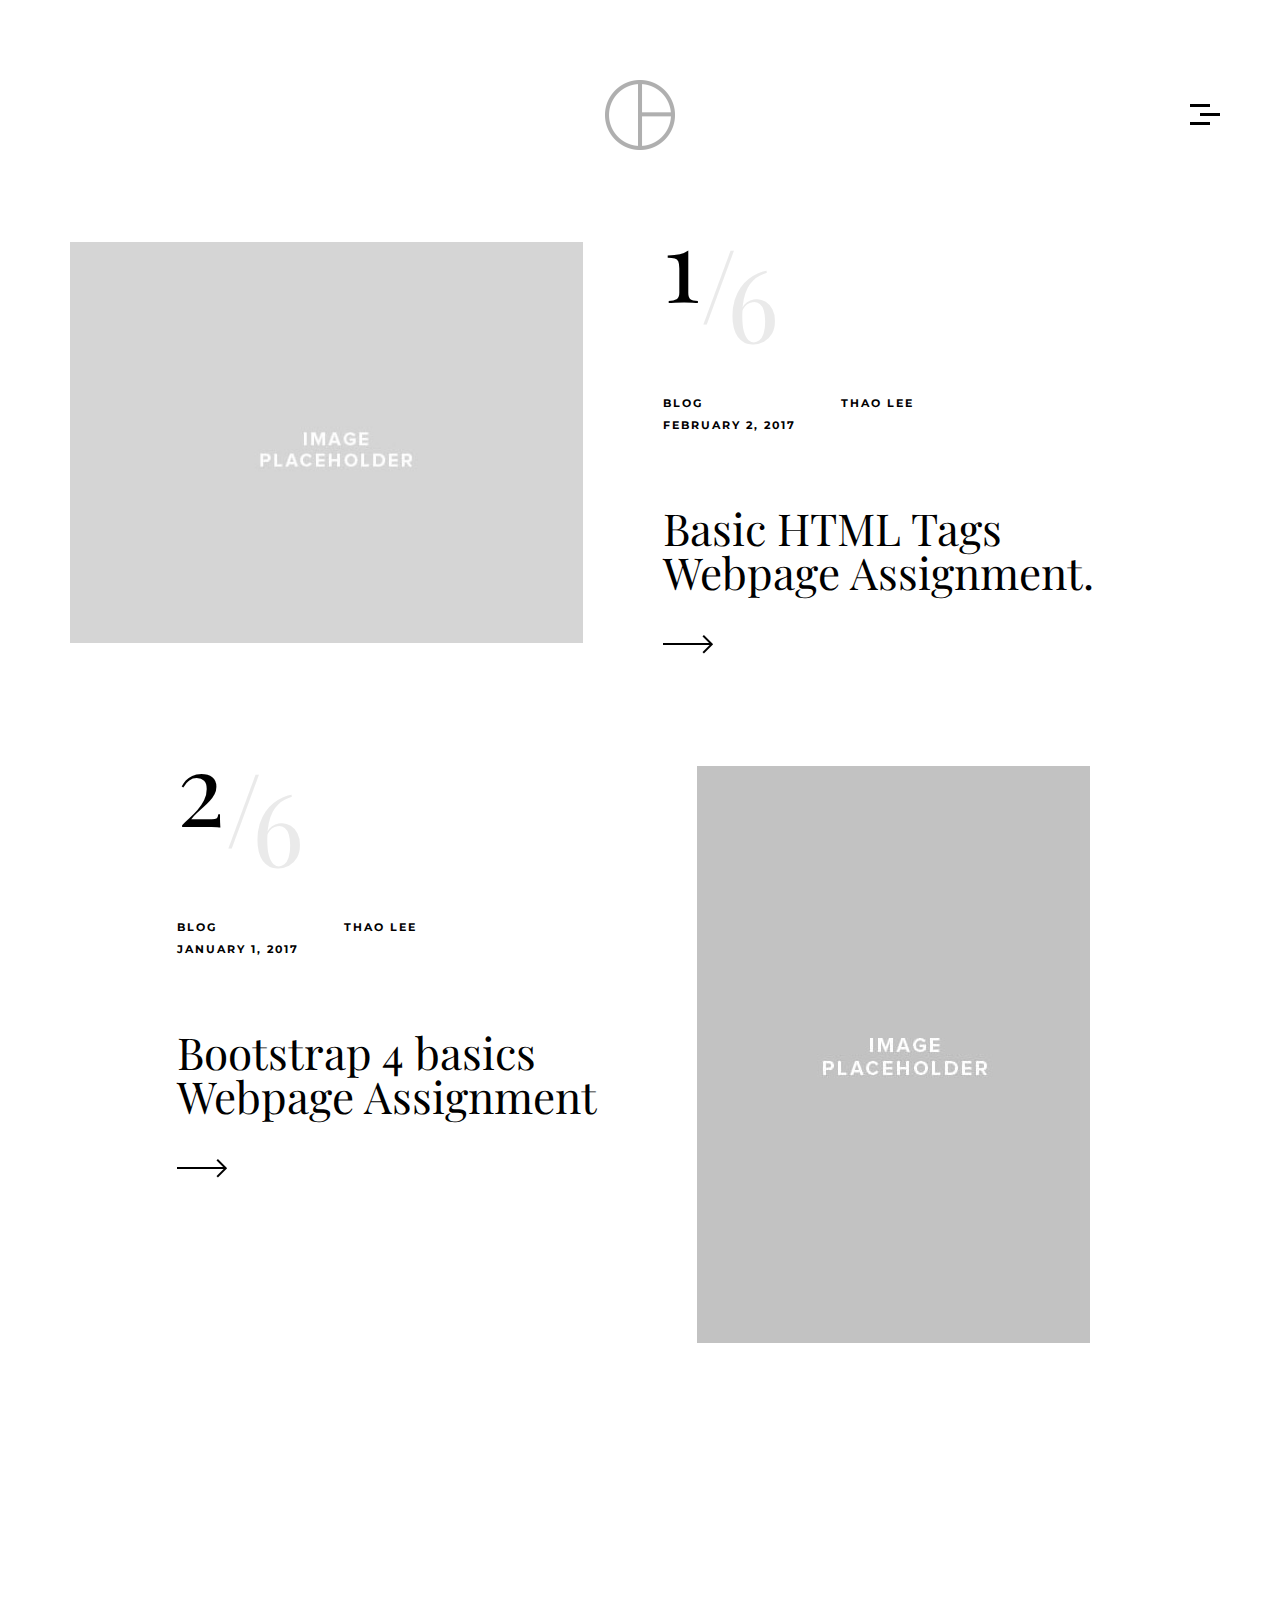
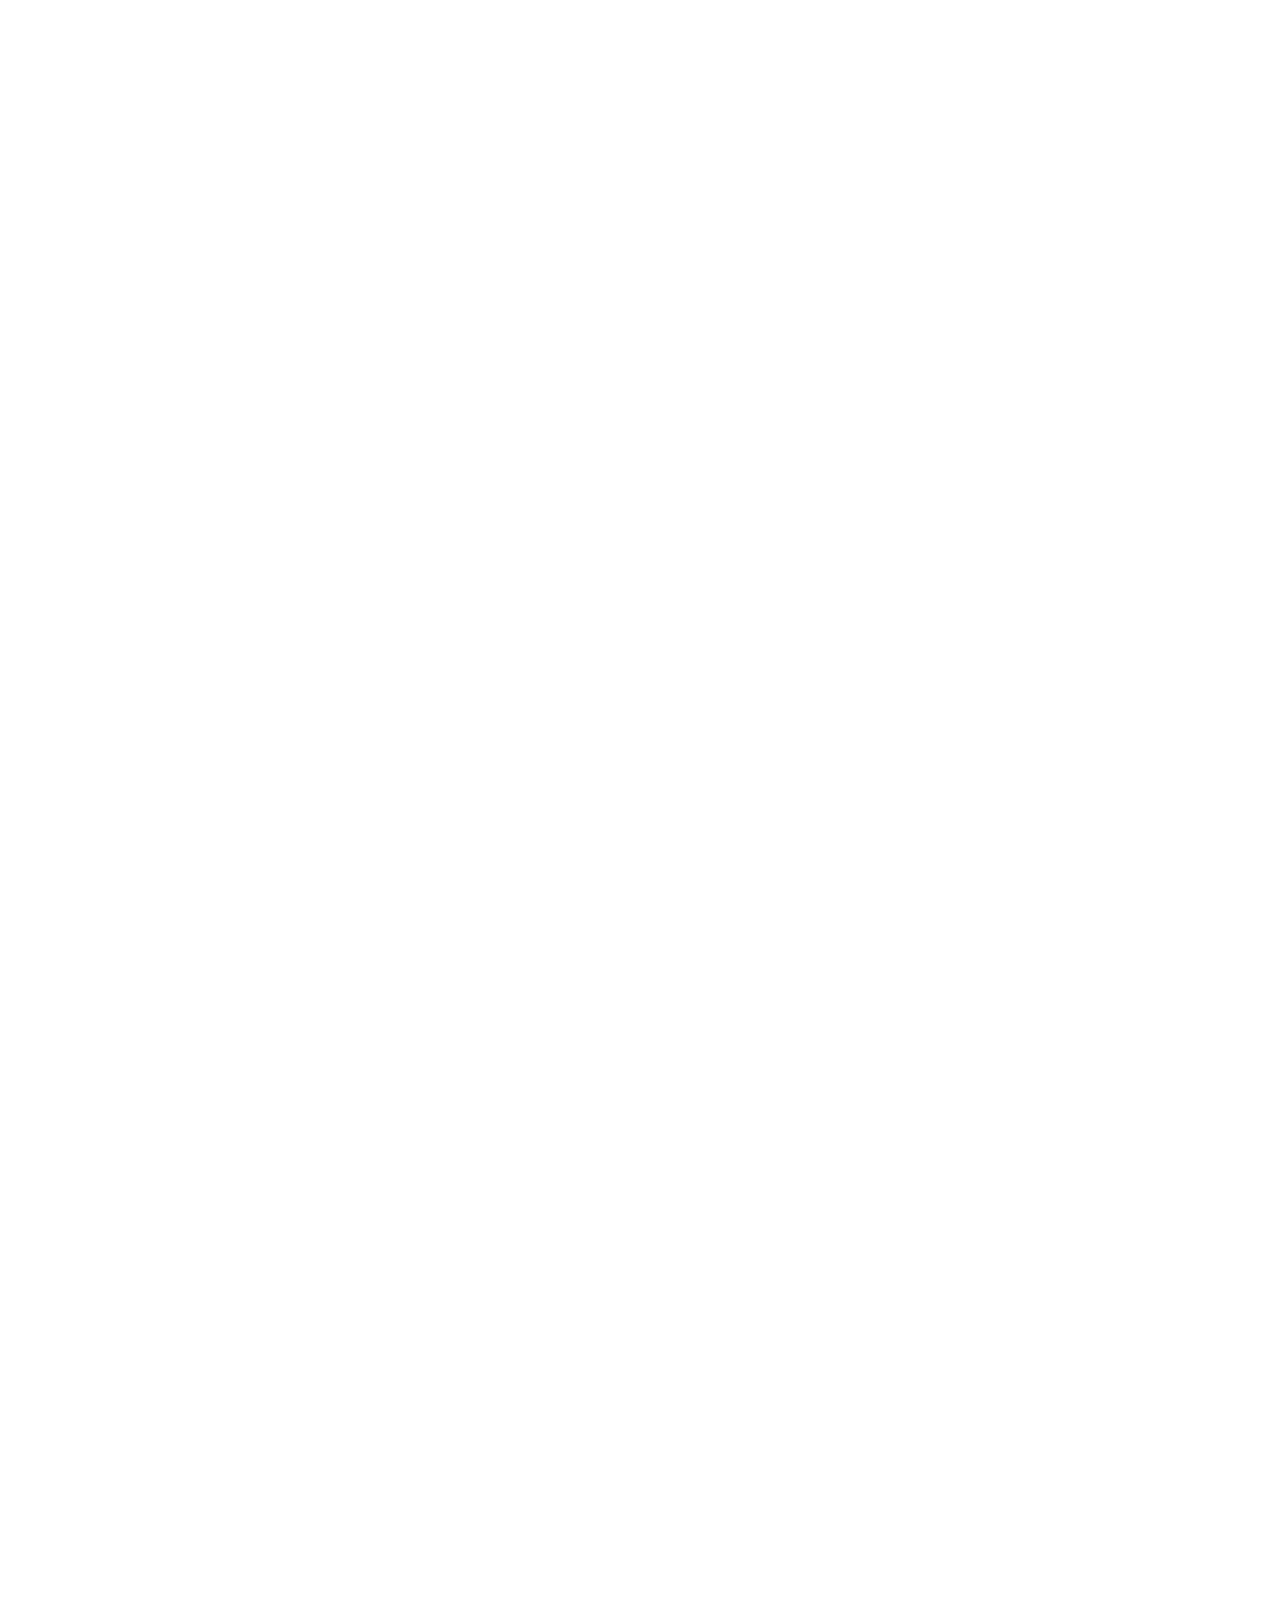
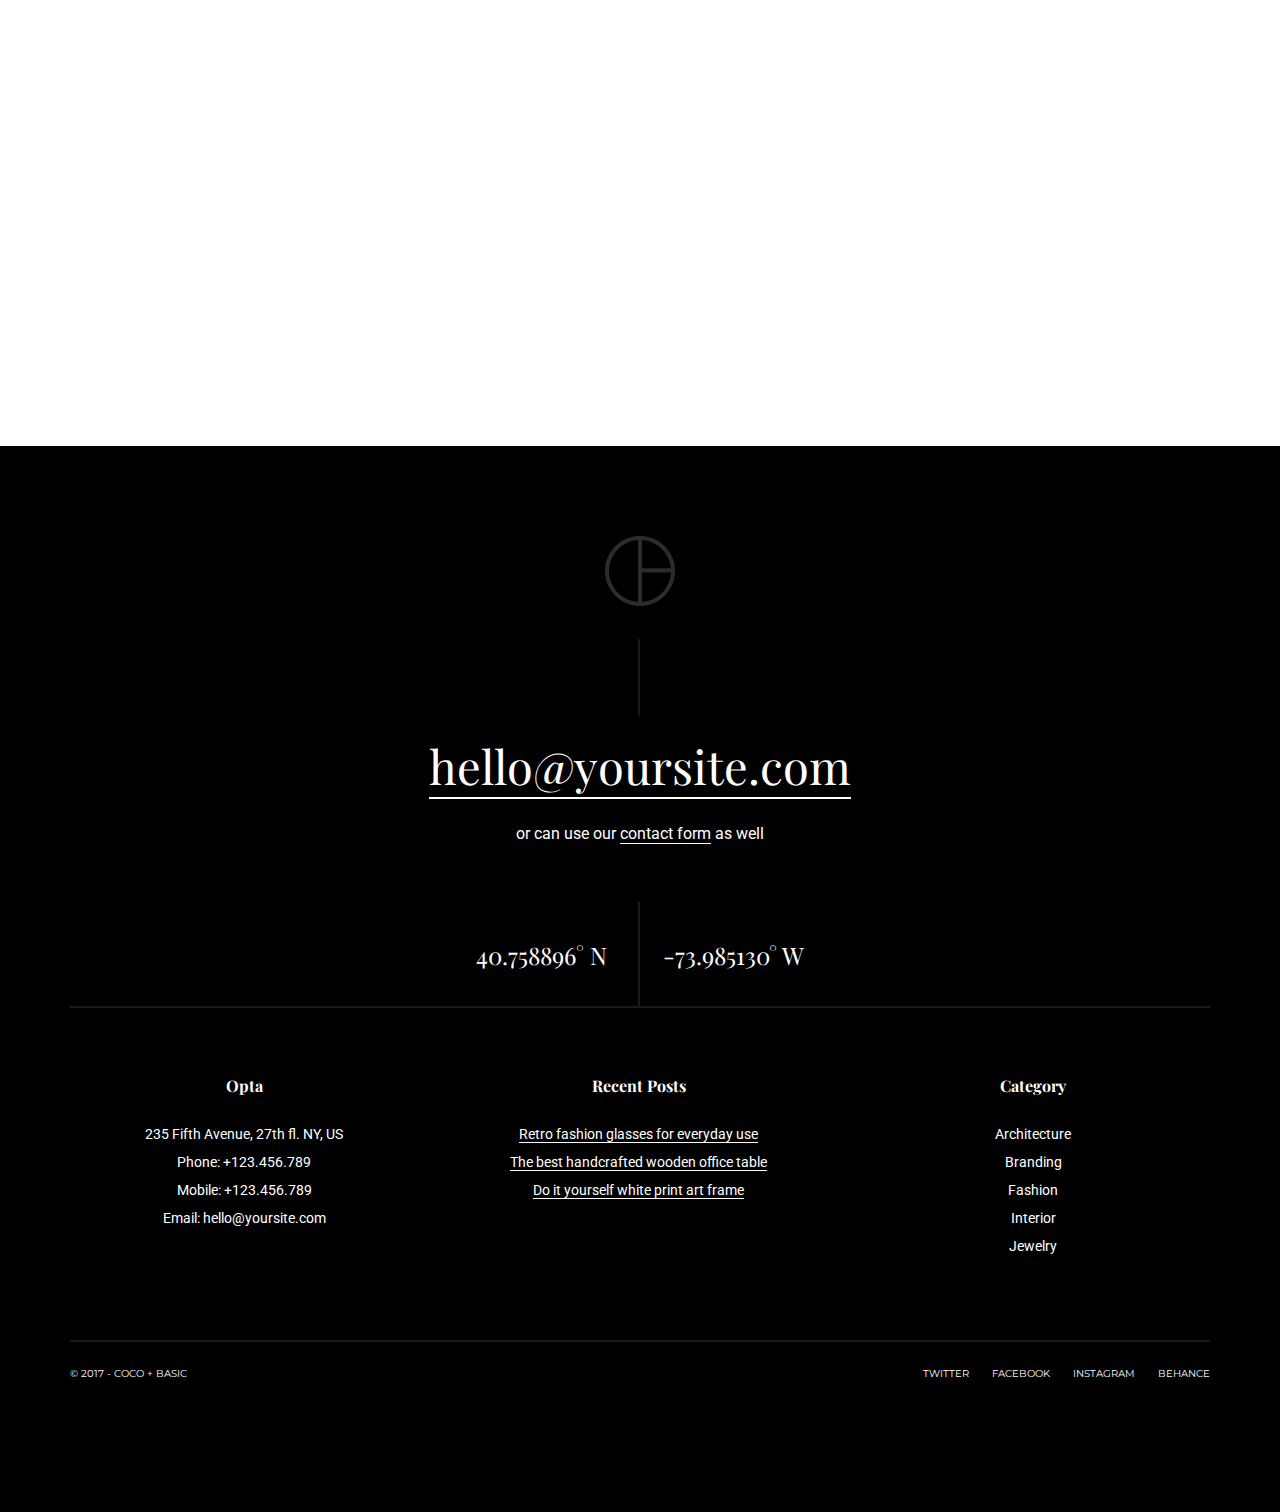
==== index.html @ 1ea716ab "up" ====
<!DOCTYPE HTML>
<html lang="en-US">
    <title>HA140109</title>
    <meta http-equiv="Content-Type" content="text/html; charset=UTF-8">
    <meta name="description" content="Template by CocoBasic" />
    <meta name="keywords" content="HTML, CSS, JavaScript, PHP" />
    <meta name="author" content="CocoBasic" />
    <meta name="viewport" content="width=device-width, initial-scale=1, maximum-scale=1">

    <link rel="shortcut icon" href="images/favicon.ico" />    
    <link href='http://fonts.googleapis.com/css?family=Playfair+Display%7CMontserrat:400,700%7CRoboto:300,300i,400,400i,700,700i' rel='stylesheet' type='text/css'>	

    <link rel="stylesheet" type="text/css" href='css/clear.css' />        
    <link rel="stylesheet" type="text/css" href='css/slick.css' />
    <link rel="stylesheet" type="text/css" href='css/common.css' />
    <link rel="stylesheet" type="text/css" href='css/sm-clean.css' /> 
    <link href="css/style.css" rel="stylesheet">        

    <!--[if lt IE 9]>
            <script src="js/html5.js"></script>            
            <script src="js/respond.min.js"></script>    
    <![endif]-->

</head>
<body class="page">

    <div class="doc-loader"></div>       

    <div class="menu-wraper center-relative">
        <div class="menu-holder">
            <div class="menu-left-part">
                <div class="menu-left-text">
                    Welcome to our online art journey. You can read our <a href="blog.html">thoughts</a> or you can simply <a href="contact.html">write to us</a>                    
                </div>
            </div>
            <div class="menu-right-part">
                <nav id="header-main-menu" class="big-menu">
                    <ul class="main-menu sm sm-clean">
                        <li><a href="index.html">Home</a></li>
                        <li><a href="about.html">About</a></li>
                        <li><a href="blog.html" class="current">Blog</a></li>
                        <li><a href="gallery.html">Gallery</a></li>
                        <li><a href="contact.html">Contact</a></li>
                    </ul>
                    <form role="search" class="search-form">
                        <label>		
                            <input autocomplete="off" type="search" class="search-field" placeholder="Search" value="" name="s" title="Search for:"> 
                        </label>    
                    </form>
                </nav>
                <div class="menu-portfolio-category">
                    <p class="portfolio-category">
                        <a href="#">Architecture</a>
                        <a href="#">Branding</a>
                        <a href="#">Fashion</a>
                        <a href="#">Interior</a>
                        <a href="#">Jewelry</a>
                    </p>
                </div>
            </div>
            <div class="clear"></div>
        </div>
    </div>

    <div class="header-holder center-relative relative content-1140">
        <div class="header-logo center-text">
            <a href="index.html">
                <img src="images/logo_@x2.png" alt="Opta">
            </a>               
        </div>

        <div class="toggle-holder absolute">
            <div id="toggle">
                <div class="first-menu-line"></div>
                <div class="second-menu-line"></div>
                <div class="third-menu-line"></div>
            </div>
        </div>
        <div class="clear"></div>	
    </div>

    <div class="blog-holder block center-relative content-1140">    
        <article class="animate relative blog-item-holder center-relative has-post-thumbnail">
            <div class="post-thumbnail">
                <a href="single.html">
                    <img src="images/blog_img_01.jpg" alt="" />
                </a>
            </div>
            <div class="entry-holder">
                <div class="post-num">
                    <span class="current-post">1</span>
                    <span class="separator">/</span>
                    <span class="total-posts">6</span>
                </div>                    
                <div class="entry-info">
                    <div class="entry-info-left">
                        <div class="cat-links">
                            <ul>
                                <li>
                                    <a href="#">Blog</a>
                                </li>                            
                            </ul>
                        </div>                    
                        <div class="entry-date published">February 2, 2017</div>       
                    </div>
                    <div class="entry-info-right">
                        <div class="num-comments">
                          
                        </div>
                        <div class="author-nickname">
                            <a href="#" title="Posts by Peter Wall">Thao Lee</a>                       
                        </div>   
                    </div>
                </div>
                <h2 class="entry-title">
                    <a href="single.html">Basic HTML Tags Webpage Assignment.</a>
                </h2> 
                <p class="read-more-arrow">
                    <a href="single.html">
                        <img src="images/blog_arrow@2x.png" alt="Read More">
                    </a>
                </p>
            </div>
            <div class="clear"></div>
        </article>   

        <article class="animate relative blog-item-holder center-relative has-post-thumbnail">
            <div class="post-thumbnail">
                <a href="single.html">
                    <img src="images/blog_img_02.jpg" alt="" />
                </a>
            </div>
            <div class="entry-holder">
                <div class="post-num">
                    <span class="current-post">2</span>
                    <span class="separator">/</span>
                    <span class="total-posts">6</span>
                </div>                    
                <div class="entry-info">
                    <div class="entry-info-left">
                        <div class="cat-links">
                            <ul>
                                <li>
                                    <a href="#">Blog</a>
                                </li>
                            </ul>
                        </div>                    
                        <div class="entry-date published">January 1, 2017</div>       
                    </div>
                    <div class="entry-info-right">
                        <div class="author-nickname">
                            <a href="#" title="Posts by Peter Wall">Thao Lee</a>  
                        </div>   
                    </div>
                </div>
                <h2 class="entry-title">
                    <a href="single.html">Bootstrap 4 basics Webpage Assignment</a>
                </h2> 
                <p class="read-more-arrow">
                    <a href="single.html">
                        <img src="images/blog_arrow@2x.png" alt="Read More"></a>
                </p>
            </div>
            <div class="clear"></div>
        </article>   

        <article class="animate relative blog-item-holder center-relative has-post-thumbnail">
            <div class="post-thumbnail">
                <a href="single.html">
                    <img src="images/blog_img_03.jpg" alt="" />
                </a>
            </div>
            <div class="entry-holder">
                <div class="post-num">
                    <span class="current-post">3</span>
                    <span class="separator">/</span>
                    <span class="total-posts">6</span>
                </div>                    
                <div class="entry-info">
                    <div class="entry-info-left">
                        <div class="cat-links">
                            <ul>
                                <li>
                                    <a href="#">Blog</a>
                                </li>                            
                            </ul>
                        </div>                    
                        <div class="entry-date published">January 1, 2017</div>       
                    </div>
                    <div class="entry-info-right">
                        <div class="author-nickname">
                            <a href="#" title="Posts by Peter Wall">Thao Lee</a> 
                        </div>   
                    </div>
                </div>
                <h2 class="entry-title">
                    <a href="single.html">Detailing & Styling Webpage Assignment</a>
                </h2> 
                <p class="read-more-arrow">
                    <a href="single.html">
                        <img src="images/blog_arrow@2x.png" alt="Read More">
                    </a>
                </p>
            </div>
            <div class="clear"></div>
        </article>   
        <article class="animate relative blog-item-holder center-relative has-post-thumbnail">
            <div class="post-thumbnail">
                <a href="single.html">
                    <img src="images/blog_img_01.jpg" alt="" />
                </a>
            </div>
            <div class="entry-holder">
                <div class="post-num">
                    <span class="current-post">4</span>
                    <span class="separator">/</span>
                    <span class="total-posts">6</span>
                </div>                    
                <div class="entry-info">
                    <div class="entry-info-left">
                        <div class="cat-links">
                            <ul>
                                <li>
                                    <a href="#">Blog</a>
                                </li>                            
                            </ul>
                        </div>                    
                        <div class="entry-date published">February 2, 2017</div>       
                    </div>
                    <div class="entry-info-right">
                        <div class="num-comments">
                            <a href="#">3 Comments</a>
                        </div>
                        <div class="author-nickname">
                            <a href="#" title="Posts by Peter Wall">Thao Lee</a>                       
                        </div>   
                    </div>
                </div>
                <h2 class="entry-title">
                    <a href="single.html">Spa</a>
                </h2> 
                <p class="read-more-arrow">
                    <a href="single.html">
                        <img src="images/blog_arrow@2x.png" alt="Read More">
                    </a>
                </p>
            </div>
            <div class="clear"></div>
        </article>   

        <article class="animate relative blog-item-holder center-relative has-post-thumbnail">
            <div class="post-thumbnail">
                <a href="single.html">
                    <img src="images/blog_img_02.jpg" alt="" />
                </a>
            </div>
            <div class="entry-holder">
                <div class="post-num">
                    <span class="current-post">5</span>
                    <span class="separator">/</span>
                    <span class="total-posts">6</span>
                </div>                    
                <div class="entry-info">
                    <div class="entry-info-left">
                        <div class="cat-links">
                            <ul>
                                <li>
                                    <a href="#">Blog</a>
                                </li>
                            </ul>
                        </div>                    
                        <div class="entry-date published">January 1, 2017</div>       
                    </div>
                    <div class="entry-info-right">
                        <div class="author-nickname">
                            <a href="#" title="Posts by Peter Wall">Thao Lee</a>  
                        </div>   
                    </div>
                </div>
                <h2 class="entry-title">
                    <a href="single.html">Spa</a>
                </h2> 
                <p class="read-more-arrow">
                    <a href="single.html">
                        <img src="images/blog_arrow@2x.png" alt="Read More"></a>
                </p>
            </div>
            <div class="clear"></div>
        </article>   

        <article class="animate relative blog-item-holder center-relative has-post-thumbnail">
            <div class="post-thumbnail">
                <a href="single.html">
                    <img src="images/blog_img_03.jpg" alt="" />
                </a>
            </div>
            <div class="entry-holder">
                <div class="post-num">
                    <span class="current-post">6</span>
                    <span class="separator">/</span>
                    <span class="total-posts">6</span>
                </div>                    
                <div class="entry-info">
                    <div class="entry-info-left">
                        <div class="cat-links">
                            <ul>
                                <li>
                                    <a href="#">Blog</a>
                                </li>                            
                            </ul>
                        </div>                    
                        <div class="entry-date published">January 1, 2017</div>       
                    </div>
                    <div class="entry-info-right">
                        <div class="author-nickname">
                            <a href="#" title="Posts by Peter Wall">Thao Lee</a> 
                        </div>   
                    </div>
                </div>
                <h2 class="entry-title">
                    <a href="single.html">Spa Live Website</a>
                </h2> 
                <p class="read-more-arrow">
                    <a href="single.html">
                        <img src="images/blog_arrow@2x.png" alt="Read More">
                    </a>
                </p>
            </div>
            <div class="clear"></div>
        </article>  
    </div>

    <!--Footer-->

    <footer class="footer">
        <div class="footer-content content-1140 center-relative">	
            <div class="footer-logo">
                <a href="index.html">
                    <img src="images/footer_logo_@x2.png" alt="Opta">
                </a>               
            </div>
            <div class="footer-text">
                <p class="footer-first-line">
                    <a href="mailto:hello@yoursite.com">hello@yoursite.com</a>                
                </p>
                <p class="footer-second-line">
                    or can use our <a href="contact.html">contact form</a> as well            
                </p>
            </div>
            <div class="our-position-holder">
                <div class="our-position-left">
                    <p class="position-lat">
                        <a href="https://goo.gl/Iuqj8E" target="_blank">40.758896° N</a>                    
                    </p>
                </div>
                <div class="our-position-right">
                    <p class="position-lng">
                        <a href="https://goo.gl/Iuqj8E" target="_blank">-73.985130° W</a>                       
                    </p>
                </div>
            </div>

            <ul id="footer-sidebar">
                <li class="widget widget_text">
                    <h4 class="widgettitle">Opta</h4>
                    <div class="textwidget">
                        <p>235 Fifth Avenue, 27th fl. NY, US</p>
                        <p>Phone: +123.456.789</p>
                        <p>Mobile: +123.456.789</p>
                        <p>Email: hello@yoursite.com</p>
                    </div>
                </li>		
                <li class="widget widget_recent_entries">	
                    <h4 class="widgettitle">Recent Posts</h4>
                    <ul>
                        <li>
                            <a href="single.html">Retro fashion glasses for everyday use</a>
                        </li>
                        <li>
                            <a href="single.html">The best handcrafted wooden office table</a>
                        </li>
                        <li>
                            <a href="single.html">Do it yourself white print art frame</a>
                        </li>
                    </ul>
                </li>		
                <li class="widget widget_tag_cloud">
                    <h4 class="widgettitle">Category</h4>
                    <div class="tagcloud">
                        <a href="#">Architecture</a>
                        <a href="#">Branding</a>
                        <a href="#">Fashion</a>
                        <a href="#">Interior</a>
                        <a href="#">Jewelry</a>    
                    </div>                        
                </li>
            </ul>

            <ul class="copyright-holder">
                <li class="copyright-footer">
                    © 2017 - COCO + BASIC            
                </li>
                <li class="social-footer">                
                    <a href="#">TWITTER</a>
                    <a href="#">FACEBOOK</a>
                    <a href="#">INSTAGRAM</a>
                    <a href="#">BEHANCE</a>            
                </li>            
            </ul>
        </div>
    </footer>


    <script type='text/javascript' src="js/jquery.min.js"></script>  
    <script type='text/javascript' src="js/jquery.fitvids.js"></script>
    <script type='text/javascript' src='js/jquery.smartmenus.min.js'></script>
    <script type='text/javascript' src='js/imagesloaded.pkgd.js'></script>
    <script type='text/javascript' src='js/slick.min.js'></script>               
    <script type='text/javascript' src='js/jquery.easing.1.3.js'></script>                
    <script type='text/javascript' src='js/main.js'></script>
</html>
---- css/clear.css ----
html, body, div, span, object, iframe,
h1, h2, h3, h4, h5, h6, p, blockquote, pre,
abbr, address, cite, code,
del, dfn, em, img, ins, kbd, q, samp,
small, strong, sub, sup, var,
b, i,
fieldset, form, label, legend,
caption, tfoot, thead,
article, aside, canvas, details, figcaption, figure, 
footer, header, hgroup, menu, nav, section, summary,
time, mark, audio, video {
    margin:0;
    padding:0;
    border:0;
    outline: none;
    font-size:100%;
    vertical-align:baseline;
    background:transparent;
}

body {
    line-height:1;
}

article,aside,details,figcaption,figure,
footer,header,hgroup,menu,nav,section { 
    display:block;
}

blockquote, q {
    quotes:none;
}

blockquote:before, blockquote:after,
q:before, q:after {
    content:'';
    content:none;
}

a {
    margin:0;
    padding:0;
    font-size:100%;
	outline: none;
    vertical-align:baseline;
    background:transparent;
}

ins {
    background-color:#ff9;
    color:#000;
    text-decoration:none;
}

mark {
    background-color:#ff9;
    color:#000; 
    font-style:italic;
    font-weight:bold;
}

del {
    text-decoration: line-through;
}

abbr[title], dfn[title] {
    border-bottom:1px dotted;
    cursor:help;
}

hr {
    display:block;
    height:1px;
    border:0;   
    border-top:1px solid #cccccc;
    margin:1em 0;
    padding:0;
}

input, select {
    vertical-align:middle;
}

input:focus, textarea:focus
{
    outline: none;
}
---- css/common.css ----
.block
{
    display: block;
}
.hidden
{
    display: none;
}
.clear
{
    clear: both;
}
.left
{
    float: left;
}
.right
{
    float: right;
}
.line-height
{
    line-height: 0;
}
.clear-right
{
    clear: right;
}
.clear-left
{
    clear: left;
}
.center-relative
{
    margin-left: auto;
    margin-right: auto;
}
.center-absolute
{
    left: 50%;
}
.center-text
{
    text-align: center !important;
}
.text-left
{
    text-align: left;
}
.text-right
{
    text-align: right;
}
.absolute
{
    position: absolute;
}
.fixed
{
    position: fixed;
}
.relative
{
    position: relative;
}
.margin-0, .margin-0 img
{
    margin: 0 !important;
    line-height: 0;
}
.top-0
{
    margin-top: 0 !important;
}
.top-5
{
    margin-top: 5px !important;	
}
.top-10
{
    margin-top: 10px;	
}
.top-15
{
    margin-top: 15px;	
}
.top-20
{
    margin-top: 20px;
}
.top-25
{
    margin-top: 25px;	
}
.top-30
{
    margin-top: 30px;	
}
.top-50
{
    margin-top: 50px;	
}
.top-60
{
    margin-top: 60px;	
}
.top-70
{
    margin-top: 70px;	
}
.top-75
{
    margin-top: 75px;	
}
.top-80
{
    margin-top: 80px;
}
.top-100
{
    margin-top: 100px;	
}
.top-105
{
    margin-top: 105px;	
}
.top-120
{
    margin-top: 120px;
}
.top-150
{
    margin-top: 150px;	
}
.top-200
{
    margin-top: 200px;	
}
.top-negative-30
{
    margin-top: -30px;
}
.left-35
{
    margin-left:35px;
}
.right-35
{
    margin-right:35px;
}
.bottom-0
{
    margin-bottom: 0 !important;
}
.bottom-10
{
    margin-bottom: 10px !important;
}
.bottom-20
{
    margin-bottom: 20px !important;
}
.bottom-25
{
    margin-bottom: 25px !important;
}
.bottom-30
{
    margin-bottom: 30px !important;
}
.bottom-50
{
    margin-bottom: 50px !important;
}
.bottom-100
{
    margin-bottom: 100px !important;
}
.bottom-150
{
    margin-bottom: 150px !important;
}
.bottom-200
{
    margin-bottom: 200px !important;
}
.width-25
{
    width: 25%;
}
.width-50
{
    width: 50%;
}
.width-75
{
    width: 75%;
}
.width-85
{
    width: 85%;
}
.width-100
{
    width: 100%;
}
.sticky
{
    font-size: 100%;
}
blockquote
{
    margin-top: 90px;
    margin-bottom: 50px;
    font-size: 24px;
    line-height: 44px;
    color: #000;
    font-weight: 400;
    position: relative;
    z-index: 2;
}
blockquote:before 
{
    content: "\201C";
    font-family: "Montserrat", sans-serif;
    color: #fae3b5;
    font-size: 250px;
    line-height: 0;   
    position: absolute;
    left: -40px;
    z-index: 1;
    font-weight: 700;
    top: 70px;
}
blockquote.inline-blockquote
{
    width: 480px;
    float: left;
    margin-left: -80px;
    margin-right: 100px; 
    margin-top: 70px;
}
blockquote p
{
    position: relative;
    z-index: 2;
}
.wrap-blockquote
{
    display: inline;
}
address
{
    font-size: 32px;
    line-height: 50px;
    font-style: normal;
}
iframe
{
    width: 100%;
}
a.button
{
    display: inline-block;
    color: #f277ae;
    border: 1px solid #f277ae;
    text-align: center;
    padding-bottom: 15px;
    padding-top: 12px;
    padding-left: 50px;
    padding-right: 50px;
    cursor: pointer;
    margin-bottom: 25px;
    vertical-align: middle;
    text-decoration: none;
    border-radius: 50px;
    font-size: 22px;
    transition: all .2s linear;
}
a.button:active
{
    position: relative;
    top: 1px;	
}
a.button:hover
{
    color: white;
    background-color: #f277ae;
}
h1,h2,h3,h4,h5,h6
{
    padding: 20px 0;
}
h1
{
    font-size: 38px;
    line-height: 38px;    
}
h2
{
    font-size: 34px;    
    line-height: 34px;    
}
h3
{
    font-size: 32px;  
    line-height: 32px;    
}
h4
{
    font-size: 30px;    
}
h5
{
    font-size: 28px;   
}
h6
{
    font-size: 26px;    
}
em
{
    font-style: italic;
}
ol
{
    list-style-type: decimal;
}
pre
{
    word-wrap: break-word;
    white-space: pre-wrap;
}
table, th, td
{
    border:1px solid black;
    padding: 10px;
    vertical-align: middle;
}
sup
{
    vertical-align: super;
    font-size: smaller;
}
sub
{
    vertical-align: sub;
    font-size: smaller;
}
.single-content ol
{
    display: block;
    list-style-type: decimal;
    margin: 0 0 14px 17px;
}
.single-content ul
{
    display: block;
    list-style-type: disc;
    margin: 0 0 14px 17px;
}

/* COLUMNS */

.one,  .one_half,  .one_third,  .two_third,  .three_fourth, 
.one_fourth{
    margin-right: 14%;
    float: left;
    position: relative;
    margin-bottom: 30px;
}
.last{
    margin-right: 0 !important;
    clear: right;
}
.one{
    float: none;
    display: block;
    clear: both;
    margin-right: 0;
}
.one_half{
    width: 43%;    
}
.one_third{
    width: 24%;    
}
.two_third{
    width: 62%;    
}
.one_fourth{
    width: 14.5%;
}
.three_fourth{
    width: 71.5%;
}


/* MENU */

/* Mobile first layout SmartMenus Core CSS (it's not recommended editing these rules)
   You need this once per page no matter how many menu trees or different themes you use.
-------------------------------------------------------------------------------------------*/

.sm,.sm ul,.sm li{display:block;list-style:none;margin:0;padding:0;line-height:normal;direction:ltr;-webkit-tap-highlight-color:rgba(0,0,0,0);}
.sm-rtl,.sm-rtl ul,.sm-rtl li{direction:rtl;text-align:right;}
.sm>li>h1,.sm>li>h2,.sm>li>h3,.sm>li>h4,.sm>li>h5,.sm>li>h6{margin:0;padding:0;}
.sm ul{display:none;}
.sm li,.sm a{position:relative;}
.sm a{display:block;}
.sm a.disabled{cursor:not-allowed;}
.sm:after{content:"\00a0";display:block;height:0;font:0px/0 serif;clear:both;visibility:hidden;overflow:hidden;}
.sm,.sm *,.sm *:before,.sm *:after{-moz-box-sizing:border-box;-webkit-box-sizing:border-box;box-sizing:border-box;}




/* WP DEFAULT CLASSES */

.alignnone {
    margin: 5px 20px 20px 0;
}

.aligncenter,
div.aligncenter {
    display: block;
    margin: 5px auto 5px auto;
}

.alignright {
    float:right;
    margin: 5px 0 20px 20px;
}

.alignleft {
    float: left;
    margin: 5px 20px 20px 0;
}

.aligncenter {
    display: block;
    margin: 5px auto 5px auto;
}

a img.alignright {
    float: right;
    margin: 5px 0 20px 20px;
}

a img.alignnone {
    margin: 20px 0px;
}

a img.alignleft {
    float: left;
    margin: 5px 20px 20px 0;
}

a img.aligncenter {
    display: block;
    margin-left: auto;
    margin-right: auto
}

.wp-caption {
    max-width: 100%;
}

.wp-caption.alignnone {
    margin: 20px 0px;
}

.wp-caption.alignleft {
    margin: 5px 20px 20px 0;
    text-align: left;
}

.wp-caption.alignright {
    margin: 5px 0 20px 20px;
    text-align: right;
}

.wp-caption img {
    width: auto;
    height: auto;
    max-width: 100%;
    max-height: 100%;
}

.wp-caption .wp-caption-text 
{
    font-size: 14px;
    line-height: 17px;
    margin: 0;
    padding: 0 4px 5px;
    font-style: italic;
    text-align: center;
}

.wp-caption .wp-caption-text a
{
    font-weight: 700;
}

.gallery-caption
{
    font-size: 100%;
}

.bypostauthor
{
    font-size: 100%;
}

/* Text meant only for screen readers. */
.screen-reader-text {
    clip: rect(1px, 1px, 1px, 1px);
    position: absolute !important;
    height: 1px;
    width: 1px;
    overflow: hidden;
}

.screen-reader-text:focus {
    background-color: #f1f1f1;
    border-radius: 3px;
    box-shadow: 0 0 2px 2px rgba(0, 0, 0, 0.6);
    clip: auto !important;
    color: #21759b;
    display: block;
    font-size: 14px;
    font-size: 0.875rem;
    font-weight: bold;
    height: auto;
    left: 5px;
    line-height: normal;
    padding: 15px 23px 14px;
    text-decoration: none;
    top: 5px;
    width: auto;
    z-index: 100000; /* Above WP toolbar. */
}
---- css/sm-clean.css ----
.sm-clean {
    background: #eeeeee;
    -webkit-border-radius: 5px;
    -moz-border-radius: 5px;
    -ms-border-radius: 5px;
    -o-border-radius: 5px;
    border-radius: 5px;
}
.sm-clean a, .sm-clean a:hover, .sm-clean a:focus, .sm-clean a:active {
    padding: 10px 20px;
    /* make room for the toggle button (sub indicator) */
    padding-right: 58px;
    font-size: 18px;
    line-height: 17px;
    text-decoration: none;
}
.sm-clean a.disabled {
    color: #bbbbbb;
}
.sm-clean a span.sub-arrow {
    position: absolute;
    top: 50%;
    margin-top: -17px;
    left: -35px;
    right: auto;
    width: 34px;
    height: 34px;
    overflow: hidden;
    font: bold 18px/34px monospace !important;
    text-align: center;
    text-shadow: none;   
    -webkit-border-radius: 5px;
    -moz-border-radius: 5px;
    -ms-border-radius: 5px;
    -o-border-radius: 5px;
    border-radius: 5px;
}
.sm-clean a.highlighted span.sub-arrow:before {
    display: block;
    content: '-';
}
.sm-clean > li:first-child > a, .sm-clean > li:first-child > :not(ul) a {
    -webkit-border-radius: 5px 5px 0 0;
    -moz-border-radius: 5px 5px 0 0;
    -ms-border-radius: 5px 5px 0 0;
    -o-border-radius: 5px 5px 0 0;
    border-radius: 5px 5px 0 0;
}
.sm-clean > li:last-child > a, .sm-clean > li:last-child > *:not(ul) a, .sm-clean > li:last-child > ul,
.sm-clean > li:last-child > ul > li:last-child > a, .sm-clean > li:last-child > ul > li:last-child > *:not(ul) a, .sm-clean > li:last-child > ul > li:last-child > ul,
.sm-clean > li:last-child > ul > li:last-child > ul > li:last-child > a, .sm-clean > li:last-child > ul > li:last-child > ul > li:last-child > *:not(ul) a, .sm-clean > li:last-child > ul > li:last-child > ul > li:last-child > ul,
.sm-clean > li:last-child > ul > li:last-child > ul > li:last-child > ul > li:last-child > a, .sm-clean > li:last-child > ul > li:last-child > ul > li:last-child > ul > li:last-child > *:not(ul) a, .sm-clean > li:last-child > ul > li:last-child > ul > li:last-child > ul > li:last-child > ul,
.sm-clean > li:last-child > ul > li:last-child > ul > li:last-child > ul > li:last-child > ul > li:last-child > a, .sm-clean > li:last-child > ul > li:last-child > ul > li:last-child > ul > li:last-child > ul > li:last-child > *:not(ul) a, .sm-clean > li:last-child > ul > li:last-child > ul > li:last-child > ul > li:last-child > ul > li:last-child > ul {
    -webkit-border-radius: 0 0 5px 5px;
    -moz-border-radius: 0 0 5px 5px;
    -ms-border-radius: 0 0 5px 5px;
    -o-border-radius: 0 0 5px 5px;
    border-radius: 0 0 5px 5px;
}
.sm-clean > li:last-child > a.highlighted, .sm-clean > li:last-child > *:not(ul) a.highlighted,
.sm-clean > li:last-child > ul > li:last-child > a.highlighted, .sm-clean > li:last-child > ul > li:last-child > *:not(ul) a.highlighted,
.sm-clean > li:last-child > ul > li:last-child > ul > li:last-child > a.highlighted, .sm-clean > li:last-child > ul > li:last-child > ul > li:last-child > *:not(ul) a.highlighted,
.sm-clean > li:last-child > ul > li:last-child > ul > li:last-child > ul > li:last-child > a.highlighted, .sm-clean > li:last-child > ul > li:last-child > ul > li:last-child > ul > li:last-child > *:not(ul) a.highlighted,
.sm-clean > li:last-child > ul > li:last-child > ul > li:last-child > ul > li:last-child > ul > li:last-child > a.highlighted, .sm-clean > li:last-child > ul > li:last-child > ul > li:last-child > ul > li:last-child > ul > li:last-child > *:not(ul) a.highlighted {
    -webkit-border-radius: 0;
    -moz-border-radius: 0;
    -ms-border-radius: 0;
    -o-border-radius: 0;
    border-radius: 0;
}
.sm-clean > li:first-child {
    border-top: 0;
}

.sm-clean ul ul a,
.sm-clean ul ul a:hover,
.sm-clean ul ul a:focus,
.sm-clean ul ul a:active {
    border-left: 16px solid transparent;
}
.sm-clean ul ul ul a,
.sm-clean ul ul ul a:hover,
.sm-clean ul ul ul a:focus,
.sm-clean ul ul ul a:active {
    border-left: 24px solid transparent;
}
.sm-clean ul ul ul ul a,
.sm-clean ul ul ul ul a:hover,
.sm-clean ul ul ul ul a:focus,
.sm-clean ul ul ul ul a:active {
    border-left: 32px solid transparent;
}
.sm-clean ul ul ul ul ul a,
.sm-clean ul ul ul ul ul a:hover,
.sm-clean ul ul ul ul ul a:focus,
.sm-clean ul ul ul ul ul a:active {
    border-left: 40px solid transparent;
}

.main-menu
{
    float: none;    
    max-width: 200px;
    width: 100%;
    position: relative;
    z-index: 9999;
}

.main-menu ul 
{
    width: 12em; /* fixed width only please - you can use the "subMenusMinWidth"/"subMenusMaxWidth" script options to override this if you like */
}

.sm-clean a, .sm-clean a:hover, .sm-clean a:focus, .sm-clean a:active
{
    padding-right: 0;
    padding-left: 0;
}
---- css/style.css ----
/* Base */
body {
  line-height: 1.7;
  color: #777;
  font-weight: 300;
  font-size: 1rem;
  background: #000; }

::-moz-selection {
  background: #000;
  color: #fff; }

::selection {
  background: #000;
  color: #fff; }

a {
  -webkit-transition: .3s all ease;
  -o-transition: .3s all ease;
  transition: .3s all ease; }
  a:hover {
    text-decoration: none; }

.text-black {
  color: #000 !important; }

.bg-black {
  background: #000 !important; }

.site-wrap:before {
  -webkit-transition: .3s all ease-in-out;
  -o-transition: .3s all ease-in-out;
  transition: .3s all ease-in-out;
  background: rgba(0, 0, 0, 0.6);
  content: "";
  position: absolute;
  z-index: 2000;
  top: 0;
  left: 0;
  right: 0;
  bottom: 0;
  opacity: 0;
  visibility: hidden; }

.offcanvas-menu .site-wrap {
  position: absolute;
  height: 100%;
  width: 100%;
  z-index: 2;
  overflow: hidden; }
  .offcanvas-menu .site-wrap:before {
    opacity: 1;
    visibility: visible; }

.btn {
  border-radius: 0; }
  .btn:hover, .btn:active, .btn:focus {
    outline: none;
    -webkit-box-shadow: none;
    box-shadow: none; }
  .btn.btn-black {
    color: #fff;
    background-color: #000; }
    .btn.btn-black:hover {
      color: #000;
      background-color: #fff; }

.line-height-1 {
  line-height: 1 !important; }

.bg-black {
  background: #000; }

.form-control {
  height: 43px;
  border-radius: 0;
  background: transparent;
  border-color: #777;
  color: #fff !important; }
  .form-control:active, .form-control:focus {
    border-color: #20c997;
    background: transparent; }
  .form-control:hover, .form-control:active, .form-control:focus {
    -webkit-box-shadow: none !important;
    box-shadow: none !important; }

.site-section {
  padding: 2.5em 0; }
  @media (min-width: 768px) {
    .site-section {
      padding: 5em 0; } }
  .site-section.site-section-sm {
    padding: 4em 0; }

.site-section-heading {
  color: #fff;
  position: relative;
  font-size: 2.5rem; }
  @media (min-width: 768px) {
    .site-section-heading {
      font-size: 4rem; } }
  .site-section-heading:after {
    content: "";
    left: 0%;
    bottom: 0;
    position: absolute;
    width: 100px;
    height: 1px;
    background: #000; }
  .site-section-heading.text-center:after {
    content: "";
    -webkit-transform: translateX(-50%);
    -ms-transform: translateX(-50%);
    transform: translateX(-50%);
    content: "";
    left: 50%;
    bottom: 0;
    position: absolute;
    width: 100px;
    height: 1px;
    background: #000; }

.border-top {
  border-top: 1px solid #edf0f5 !important; }

.site-footer {
  padding: 4em 0;
  background: #333333; }
  @media (min-width: 768px) {
    .site-footer {
      padding: 8em 0; } }
  .site-footer p {
    color: #737373; }
  .site-footer h2, .site-footer h3, .site-footer h4, .site-footer h5 {
    color: #fff; }
  .site-footer a {
    color: #999999; }
    .site-footer a:hover {
      color: white; }
  .site-footer ul li {
    margin-bottom: 10px; }
  .site-footer .footer-heading {
    font-size: 20px;
    color: #fff; }

.bg-text-line {
  display: inline;
  background: #000;
  -webkit-box-shadow: 20px 0 0 #000, -20px 0 0 #000;
  box-shadow: 20px 0 0 #000, -20px 0 0 #000; }

.text-white-opacity-05 {
  color: rgba(255, 255, 255, 0.5); }

.text-black-opacity-05 {
  color: rgba(0, 0, 0, 0.5); }

.hover-bg-enlarge {
  overflow: hidden;
  position: relative; }
  @media (max-width: 991.98px) {
    .hover-bg-enlarge {
      height: auto !important; } }
  .hover-bg-enlarge > div {
    -webkit-transform: scale(1);
    -ms-transform: scale(1);
    transform: scale(1);
    -webkit-transition: .8s all ease-in-out;
    -o-transition: .8s all ease-in-out;
    transition: .8s all ease-in-out; }
  .hover-bg-enlarge:hover > div, .hover-bg-enlarge:focus > div, .hover-bg-enlarge:active > div {
    -webkit-transform: scale(1.2);
    -ms-transform: scale(1.2);
    transform: scale(1.2); }
  @media (max-width: 991.98px) {
    .hover-bg-enlarge .bg-image-md-height {
      height: 300px !important; } }

.bg-image {
  background-size: cover;
  background-position: center center;
  background-repeat: no-repeat; }

@media (max-width: 991.98px) {
  .img-md-fluid {
    max-width: 100%; } }

@media (max-width: 991.98px) {
  .display-1, .display-3 {
    font-size: 3rem; } }

.play-single-big {
  width: 90px;
  height: 90px;
  display: inline-block;
  border: 2px solid #fff;
  color: #fff !important;
  border-radius: 50%;
  position: relative;
  -webkit-transition: .3s all ease-in-out;
  -o-transition: .3s all ease-in-out;
  transition: .3s all ease-in-out; }
  .play-single-big > span {
    font-size: 50px;
    position: absolute;
    top: 50%;
    left: 50%;
    -webkit-transform: translate(-40%, -50%);
    -ms-transform: translate(-40%, -50%);
    transform: translate(-40%, -50%); }
  .play-single-big:hover {
    width: 120px;
    height: 120px; }

.overlap-to-top {
  margin-top: -150px; }

/* Navbar */
.site-navbar {
  margin-bottom: 0px;
  z-index: 9;
  position: relative; }
  .site-navbar.transparent {
    background: transparent; }
  .site-navbar.absolute {
    position: absolute;
    top: 0;
    left: 0;
    width: 100%; }
  .site-navbar .site-logo {
    position: absolute;
    left: 0;
    top: 0;
    margin-top: -20px;
    color: #fff; }
  .site-navbar .site-navigation.border-bottom {
    border-bottom: 1px solid #f3f3f4 !important; }
  .site-navbar .site-navigation .site-menu {
    margin-bottom: 0; }
    .site-navbar .site-navigation .site-menu .active > a {
      color: #20c997; }
    .site-navbar .site-navigation .site-menu a {
      text-decoration: none !important;
      font-size: 15px;
      display: inline-block; }
    .site-navbar .site-navigation .site-menu > li {
      display: inline-block;
      padding: 10px 5px; }
      .site-navbar .site-navigation .site-menu > li > a {
        padding: 10px 10px;
        text-transform: uppercase;
        letter-spacing: .1em;
        color: rgba(255, 255, 255, 0.5);
        font-size: 12px;
        text-decoration: none !important; }
        .site-navbar .site-navigation .site-menu > li > a:hover {
          color: #20c997; }
    .site-navbar .site-navigation .site-menu .has-children {
      position: relative; }
      .site-navbar .site-navigation .site-menu .has-children > a {
        position: relative;
        padding-right: 20px; }
        .site-navbar .site-navigation .site-menu .has-children > a:before {
          position: absolute;
          content: "\e313";
          font-size: 16px;
          top: 50%;
          right: 0;
          -webkit-transform: translateY(-50%);
          -ms-transform: translateY(-50%);
          transform: translateY(-50%);
          font-family: 'icomoon'; }
      .site-navbar .site-navigation .site-menu .has-children .dropdown {
        visibility: hidden;
        opacity: 0;
        top: 100%;
        position: absolute;
        text-align: left;
        border-top: 2px solid #20c997;
        -webkit-box-shadow: 0 2px 10px -2px rgba(0, 0, 0, 0.1);
        box-shadow: 0 2px 10px -2px rgba(0, 0, 0, 0.1);
        border-left: 1px solid #edf0f5;
        border-right: 1px solid #edf0f5;
        border-bottom: 1px solid #edf0f5;
        padding: 0px 0;
        margin-top: 20px;
        margin-left: 0px;
        background: #fff;
        -webkit-transition: 0.2s 0s;
        -o-transition: 0.2s 0s;
        transition: 0.2s 0s; }
        .site-navbar .site-navigation .site-menu .has-children .dropdown.arrow-top {
          position: absolute; }
          .site-navbar .site-navigation .site-menu .has-children .dropdown.arrow-top:before {
            bottom: 100%;
            left: 20%;
            border: solid transparent;
            content: " ";
            height: 0;
            width: 0;
            position: absolute;
            pointer-events: none; }
          .site-navbar .site-navigation .site-menu .has-children .dropdown.arrow-top:before {
            border-color: rgba(136, 183, 213, 0);
            border-bottom-color: #fff;
            border-width: 10px;
            margin-left: -10px; }
        .site-navbar .site-navigation .site-menu .has-children .dropdown a {
          font-size: 16px;
          text-transform: none;
          letter-spacing: normal;
          -webkit-transition: 0s all;
          -o-transition: 0s all;
          transition: 0s all;
          color: #343a40; }
        .site-navbar .site-navigation .site-menu .has-children .dropdown .active > a {
          color: #20c997 !important; }
        .site-navbar .site-navigation .site-menu .has-children .dropdown > li {
          list-style: none;
          padding: 0;
          margin: 0;
          min-width: 200px; }
          .site-navbar .site-navigation .site-menu .has-children .dropdown > li > a {
            padding: 9px 20px;
            display: block; }
            .site-navbar .site-navigation .site-menu .has-children .dropdown > li > a:hover {
              background: #f4f5f9;
              color: #25262a; }
          .site-navbar .site-navigation .site-menu .has-children .dropdown > li.has-children > a:before {
            content: "\e315";
            right: 20px; }
          .site-navbar .site-navigation .site-menu .has-children .dropdown > li.has-children > .dropdown, .site-navbar .site-navigation .site-menu .has-children .dropdown > li.has-children > ul {
            left: 100%;
            top: 0; }
          .site-navbar .site-navigation .site-menu .has-children .dropdown > li.has-children:hover > a, .site-navbar .site-navigation .site-menu .has-children .dropdown > li.has-children:active > a, .site-navbar .site-navigation .site-menu .has-children .dropdown > li.has-children:focus > a {
            background: #f4f5f9;
            color: #25262a; }
      .site-navbar .site-navigation .site-menu .has-children a {
        text-transform: uppercase; }
      .site-navbar .site-navigation .site-menu .has-children:hover > a, .site-navbar .site-navigation .site-menu .has-children:focus > a, .site-navbar .site-navigation .site-menu .has-children:active > a {
        color: #20c997; }
      .site-navbar .site-navigation .site-menu .has-children:hover, .site-navbar .site-navigation .site-menu .has-children:focus, .site-navbar .site-navigation .site-menu .has-children:active {
        cursor: pointer; }
        .site-navbar .site-navigation .site-menu .has-children:hover > .dropdown, .site-navbar .site-navigation .site-menu .has-children:focus > .dropdown, .site-navbar .site-navigation .site-menu .has-children:active > .dropdown {
          -webkit-transition-delay: 0s;
          -o-transition-delay: 0s;
          transition-delay: 0s;
          margin-top: 0px;
          visibility: visible;
          opacity: 1; }

.site-menu[data-class="social"] a {
  color: rgba(255, 255, 255, 0.5); }
  .site-menu[data-class="social"] a:hover {
    color: #fff; }

.site-mobile-menu {
  width: 300px;
  position: fixed;
  right: 0;
  z-index: 2000;
  padding-top: 20px;
  background: #fff;
  height: calc(100vh);
  -webkit-transform: translateX(110%);
  -ms-transform: translateX(110%);
  transform: translateX(110%);
  -webkit-box-shadow: -10px 0 20px -10px rgba(0, 0, 0, 0.1);
  box-shadow: -10px 0 20px -10px rgba(0, 0, 0, 0.1);
  -webkit-transition: .3s all ease-in-out;
  -o-transition: .3s all ease-in-out;
  transition: .3s all ease-in-out; }
  .offcanvas-menu .site-mobile-menu {
    -webkit-transform: translateX(0%);
    -ms-transform: translateX(0%);
    transform: translateX(0%); }
  .site-mobile-menu .site-mobile-menu-header {
    width: 100%;
    float: left;
    padding-left: 20px;
    padding-right: 20px; }
    .site-mobile-menu .site-mobile-menu-header .site-mobile-menu-close {
      float: right;
      margin-top: 8px; }
      .site-mobile-menu .site-mobile-menu-header .site-mobile-menu-close span {
        font-size: 30px;
        display: inline-block;
        padding-left: 10px;
        padding-right: 0px;
        line-height: 1;
        cursor: pointer;
        -webkit-transition: .3s all ease;
        -o-transition: .3s all ease;
        transition: .3s all ease; }
        .site-mobile-menu .site-mobile-menu-header .site-mobile-menu-close span:hover {
          color: #25262a; }
    .site-mobile-menu .site-mobile-menu-header .site-mobile-menu-logo {
      float: left;
      margin-top: 10px;
      margin-left: 0px; }
      .site-mobile-menu .site-mobile-menu-header .site-mobile-menu-logo a {
        display: inline-block;
        text-transform: uppercase; }
        .site-mobile-menu .site-mobile-menu-header .site-mobile-menu-logo a img {
          max-width: 70px; }
        .site-mobile-menu .site-mobile-menu-header .site-mobile-menu-logo a:hover {
          text-decoration: none; }
  .site-mobile-menu .site-mobile-menu-body {
    overflow-y: scroll;
    -webkit-overflow-scrolling: touch;
    position: relative;
    padding: 0 20px 20px 20px;
    height: calc(100vh - 52px);
    padding-bottom: 150px; }
  .site-mobile-menu .site-nav-wrap {
    padding: 0;
    margin: 0;
    list-style: none;
    position: relative; }
    .site-mobile-menu .site-nav-wrap a {
      padding: 10px 20px;
      display: block;
      position: relative;
      color: #212529; }
      .site-mobile-menu .site-nav-wrap a:hover {
        color: #20c997; }
    .site-mobile-menu .site-nav-wrap li {
      position: relative;
      display: block; }
      .site-mobile-menu .site-nav-wrap li.active > a {
        color: #20c997; }
    .site-mobile-menu .site-nav-wrap .arrow-collapse {
      position: absolute;
      right: 0px;
      top: 10px;
      z-index: 20;
      width: 36px;
      height: 36px;
      text-align: center;
      cursor: pointer;
      border-radius: 50%; }
      .site-mobile-menu .site-nav-wrap .arrow-collapse:hover {
        background: #f8f9fa; }
      .site-mobile-menu .site-nav-wrap .arrow-collapse:before {
        font-size: 12px;
        z-index: 20;
        font-family: "icomoon";
        content: "\f078";
        position: absolute;
        top: 50%;
        left: 50%;
        -webkit-transform: translate(-50%, -50%) rotate(-180deg);
        -ms-transform: translate(-50%, -50%) rotate(-180deg);
        transform: translate(-50%, -50%) rotate(-180deg);
        -webkit-transition: .3s all ease;
        -o-transition: .3s all ease;
        transition: .3s all ease; }
      .site-mobile-menu .site-nav-wrap .arrow-collapse.collapsed:before {
        -webkit-transform: translate(-50%, -50%);
        -ms-transform: translate(-50%, -50%);
        transform: translate(-50%, -50%); }
    .site-mobile-menu .site-nav-wrap > li {
      display: block;
      position: relative;
      float: left;
      width: 100%; }
      .site-mobile-menu .site-nav-wrap > li > a {
        padding-left: 20px;
        font-size: 20px; }
      .site-mobile-menu .site-nav-wrap > li > ul {
        padding: 0;
        margin: 0;
        list-style: none; }
        .site-mobile-menu .site-nav-wrap > li > ul > li {
          display: block; }
          .site-mobile-menu .site-nav-wrap > li > ul > li > a {
            padding-left: 40px;
            font-size: 16px; }
          .site-mobile-menu .site-nav-wrap > li > ul > li > ul {
            padding: 0;
            margin: 0; }
            .site-mobile-menu .site-nav-wrap > li > ul > li > ul > li {
              display: block; }
              .site-mobile-menu .site-nav-wrap > li > ul > li > ul > li > a {
                font-size: 16px;
                padding-left: 60px; }
    .site-mobile-menu .site-nav-wrap[data-class="social"] {
      float: left;
      width: 100%;
      margin-top: 30px;
      padding-bottom: 5em; }
      .site-mobile-menu .site-nav-wrap[data-class="social"] > li {
        width: auto; }
        .site-mobile-menu .site-nav-wrap[data-class="social"] > li:first-child a {
          padding-left: 15px !important; }

/* Blocks */
.site-blocks-cover {
  background-size: cover;
  background-repeat: no-repeat;
  background-position: top;
  background-position: center center; }
  .site-blocks-cover.overlay {
    position: relative; }
    .site-blocks-cover.overlay:before {
      position: absolute;
      content: "";
      left: 0;
      bottom: 0;
      right: 0;
      top: 0;
      background: rgba(0, 0, 0, 0.4); }
  .site-blocks-cover .player {
    position: absolute;
    bottom: -250px;
    width: 100%; }
  .site-blocks-cover, .site-blocks-cover .row {
    min-height: 600px;
    height: calc(100vh - 73px); }
  .site-blocks-cover.inner-page-cover, .site-blocks-cover.inner-page-cover .row {
    min-height: 600px;
    height: calc(30vh); }
  .site-blocks-cover h2, .site-blocks-cover h3, .site-blocks-cover h4, .site-blocks-cover h5 {
    color: #fff; }
  .site-blocks-cover h1 {
    font-size: 30px;
    font-weight: 900;
    color: #fff;
    line-height: 1.5; }
    @media (min-width: 768px) {
      .site-blocks-cover h1 {
        font-size: 50px; } }
  .site-blocks-cover p {
    color: #fff;
    font-size: 1.2rem;
    line-height: 1.5; }
  .site-blocks-cover .intro-text {
    font-size: 16px;
    line-height: 1.5; }
  @media (max-width: 991.98px) {
    .site-blocks-cover .display-1 {
      font-size: 3rem; } }

.site-block-subscribe .btn {
  padding-left: 20px;
  padding-right: 20px; }

.site-block-subscribe .form-control {
  font-weight: 300;
  border-color: #fff !important;
  height: 80px;
  font-size: 22px;
  color: #fff;
  padding-left: 30px;
  padding-right: 30px; }
  .site-block-subscribe .form-control::-webkit-input-placeholder {
    /* Chrome/Opera/Safari */
    color: rgba(255, 255, 255, 0.5);
    font-weight: 200;
    font-style: italic; }
  .site-block-subscribe .form-control::-moz-placeholder {
    /* Firefox 19+ */
    color: rgba(255, 255, 255, 0.5);
    font-weight: 200;
    font-style: italic; }
  .site-block-subscribe .form-control:-ms-input-placeholder {
    /* IE 10+ */
    color: rgba(255, 255, 255, 0.5);
    font-weight: 200;
    font-style: italic; }
  .site-block-subscribe .form-control:-moz-placeholder {
    /* Firefox 18- */
    color: rgba(255, 255, 255, 0.5);
    font-weight: 200;
    font-style: italic; }

.bg-light {
  background: #ccc; }

.team-member {
  position: relative;
  float: left;
  width: 100%;
  overflow: hidden; }
  .team-member img {
    -webkit-transition: .3s all ease;
    -o-transition: .3s all ease;
    transition: .3s all ease;
    -webkit-transform: scale(1);
    -ms-transform: scale(1);
    transform: scale(1); }
  .team-member:before {
    position: absolute;
    content: "";
    top: 0;
    left: 0;
    right: 0;
    bottom: 0;
    background: rgba(32, 201, 151, 0.8);
    z-index: 2;
    height: 100%;
    width: 100%;
    opacity: 0;
    visibility: hidden;
    -webkit-transition: .3s all ease;
    -o-transition: .3s all ease;
    transition: .3s all ease; }
  .team-member .text {
    top: 50%;
    text-align: center;
    position: absolute;
    padding: 20px;
    -webkit-transform: translateY(-30%);
    -ms-transform: translateY(-30%);
    transform: translateY(-30%);
    -webkit-transition: .5s all ease;
    -o-transition: .5s all ease;
    transition: .5s all ease;
    opacity: 0;
    visibility: hidden;
    color: #fff; }
  .team-member:hover:before, .team-member:focus:before, .team-member:active:before {
    opacity: 1;
    visibility: visible; }
  .team-member:hover img, .team-member:focus img, .team-member:active img {
    -webkit-transform: scale(1.1);
    -ms-transform: scale(1.1);
    transform: scale(1.1); }
  .team-member:hover .text, .team-member:focus .text, .team-member:active .text {
    -webkit-transform: translateY(-50%);
    -ms-transform: translateY(-50%);
    transform: translateY(-50%);
    -webkit-transition-delay: .2s;
    -o-transition-delay: .2s;
    transition-delay: .2s;
    opacity: 1;
    visibility: visible;
    z-index: 4; }

.podcast-entry {
  -webkit-box-shadow: 0 5px 40px -10px rgba(0, 0, 0, 0.1);
  box-shadow: 0 5px 40px -10px rgba(0, 0, 0, 0.1); }
  .podcast-entry .sep {
    margin-left: 5px;
    margin-right: 5px;
    color: #ccc; }
  .podcast-entry .image {
    background-size: cover;
    background-position: center center;
    background-repeat: no-repeat;
    height: 300px; }
    @media (min-width: 768px) {
      .podcast-entry .image {
        width: 300px;
        height: auto; } }
  .podcast-entry .text {
    width: 100%;
    padding: 40px; }
    @media (min-width: 768px) {
      .podcast-entry .text {
        width: calc(100% - 300px); } }

.mejs__container {
  width: 100% !important; }

@media (max-width: 991.98px) {
  .display-4 {
    font-size: 1.8rem; } }

.feature-blocks-1 {
  position: relative;
  margin-top: -70px;
  z-index: 2;
  color: #999999; }
  .feature-blocks-1.no-margin-top {
    margin-top: 0px; }
  .feature-blocks-1 .feature-block-1 {
    position: relative;
    top: 0;
    -webkit-transition: .3s all ease;
    -o-transition: .3s all ease;
    transition: .3s all ease;
    overflow: hidden;
    z-index: 1; }
    .feature-blocks-1 .feature-block-1.bg {
      position: relative;
      background-size: cover;
      -webkit-transform: scale(1);
      -ms-transform: scale(1);
      transform: scale(1);
      -webkit-transition: .3s all ease-in-out;
      -o-transition: .3s all ease-in-out;
      transition: .3s all ease-in-out; }
    .feature-blocks-1 .feature-block-1 .text {
      z-index: 10;
      position: relative;
      opacity: 0;
      visibility: hidden;
      -webkit-transition: .3s all ease-in-out;
      -o-transition: .3s all ease-in-out;
      transition: .3s all ease-in-out; }
    .feature-blocks-1 .feature-block-1:before {
      content: "";
      position: absolute;
      top: 0;
      z-index: 1;
      bottom: 0;
      left: 0;
      right: 0;
      background: rgba(0, 0, 0, 0);
      -webkit-transition: .3s all ease-in-out;
      -o-transition: .3s all ease-in-out;
      transition: .3s all ease-in-out; }
    .feature-blocks-1 .feature-block-1 p {
      color: #cccccc; }
    .feature-blocks-1 .feature-block-1:hover, .feature-blocks-1 .feature-block-1:focus, .feature-blocks-1 .feature-block-1:active {
      top: -10px;
      -webkit-box-shadow: 0 10px 40px -5px rgba(0, 0, 0, 0.4);
      box-shadow: 0 10px 40px -5px rgba(0, 0, 0, 0.4); }
      .feature-blocks-1 .feature-block-1:hover .text, .feature-blocks-1 .feature-block-1:focus .text, .feature-blocks-1 .feature-block-1:active .text {
        opacity: 1;
        visibility: visible; }
      .feature-blocks-1 .feature-block-1:hover.bg, .feature-blocks-1 .feature-block-1:focus.bg, .feature-blocks-1 .feature-block-1:active.bg {
        position: relative;
        background-size: cover;
        -webkit-transform: scale(1.1);
        -ms-transform: scale(1.1);
        transform: scale(1.1);
        z-index: 2; }
      .feature-blocks-1 .feature-block-1:hover:before, .feature-blocks-1 .feature-block-1:focus:before, .feature-blocks-1 .feature-block-1:active:before {
        background: rgba(0, 0, 0, 0.9); }

.site-blocks-vs .bg-image {
  padding-top: 3em;
  padding-bottom: 3em; }
  @media (min-width: 992px) {
    .site-blocks-vs .bg-image {
      padding-top: 5em;
      padding-bottom: 5em; } }

.site-blocks-vs .image {
  width: 80px;
  -webkit-box-flex: 0;
  -ms-flex: 0 0 80px;
  flex: 0 0 80px; }
  @media (max-width: 991.98px) {
    .site-blocks-vs .image {
      margin-left: auto !important;
      margin-right: auto !important; } }
  .site-blocks-vs .image img {
    border-radius: 50%; }
  .site-blocks-vs .image.image-small {
    width: 50px;
    -webkit-box-flex: 0;
    -ms-flex: 0 0 50px;
    flex: 0 0 50px; }

.site-blocks-vs .country {
  color: rgba(255, 255, 255, 0.7); }

.match-entry {
  position: relative;
  -webkit-transition: .2s all ease-in-out;
  -o-transition: .2s all ease-in-out;
  transition: .2s all ease-in-out;
  border-bottom: 1px solid rgba(0, 0, 0, 0.05); }
  .match-entry .small {
    color: #ccc;
    font-weight: normal;
    letter-spacing: .15em; }
  .match-entry:hover {
    -webkit-transform: scale(1.05);
    -ms-transform: scale(1.05);
    transform: scale(1.05);
    z-index: 90;
    -webkit-box-shadow: 0 5px 40px -5px rgba(0, 0, 0, 0.1);
    box-shadow: 0 5px 40px -5px rgba(0, 0, 0, 0.1); }

.post-entry {
  position: relative;
  overflow: hidden;
  border: 1px solid #e6e6e6; }
  .post-entry, .post-entry .text {
    border-radius: 4px;
    border-top: none !important; }
  .post-entry .date {
    color: #ccc;
    font-weight: normal;
    letter-spacing: .1em; }
  .post-entry .image {
    overflow: hidden;
    position: relative; }
    .post-entry .image img {
      -webkit-transition: .3s all ease;
      -o-transition: .3s all ease;
      transition: .3s all ease;
      -webkit-transform: scale(1);
      -ms-transform: scale(1);
      transform: scale(1); }
  .post-entry:hover .image img, .post-entry:active .image img, .post-entry:focus .image img {
    -webkit-transform: scale(1.2);
    -ms-transform: scale(1.2);
    transform: scale(1.2); }

.site-block-tab .nav-item {
  text-transform: uppercase;
  font-size: 0.8rem;
  margin: 0 20px; }
  .site-block-tab .nav-item:first-child {
    margin-left: 0 !important; }
  .site-block-tab .nav-item > a {
    padding-left: 0 !important;
    background: none !important;
    padding-right: 0 !important;
    border-bottom: 2px solid transparent;
    border-radius: 0 !important;
    font-weight: bold;
    color: #cccccc; }
    .site-block-tab .nav-item > a:hover, .site-block-tab .nav-item > a.active {
      border-bottom: 2px solid #20c997;
      color: #000; }

.block-13, .slide-one-item {
  position: relative;
  z-index: 1; }
  .block-13 .owl-nav, .slide-one-item .owl-nav {
    position: relative;
    position: absolute;
    bottom: -90px;
    left: 50%;
    -webkit-transform: translateX(-50%);
    -ms-transform: translateX(-50%);
    transform: translateX(-50%); }
    .block-13 .owl-nav .owl-prev, .block-13 .owl-nav .owl-next, .slide-one-item .owl-nav .owl-prev, .slide-one-item .owl-nav .owl-next {
      position: relative;
      display: inline-block;
      padding: 20px;
      font-size: 30px;
      color: #000; }
      .block-13 .owl-nav .owl-prev.disabled, .block-13 .owl-nav .owl-next.disabled, .slide-one-item .owl-nav .owl-prev.disabled, .slide-one-item .owl-nav .owl-next.disabled {
        opacity: .2; }

.slide-one-item.home-slider .owl-nav {
  position: absolute !important;
  top: 50% !important;
  bottom: auto !important;
  width: 100%; }

.slide-one-item.home-slider .owl-prev {
  left: 10px !important; }

.slide-one-item.home-slider .owl-next {
  right: 10px !important; }

.slide-one-item.home-slider .owl-prev, .slide-one-item.home-slider .owl-next {
  color: #fff;
  position: absolute !important;
  top: 50%;
  padding: 0px;
  height: 50px;
  width: 50px;
  border-radius: 50%;
  -webkit-transform: translateY(-50%);
  -ms-transform: translateY(-50%);
  transform: translateY(-50%);
  background: rgba(0, 0, 0, 0.2);
  -webkit-transition: .3s all ease-in-out;
  -o-transition: .3s all ease-in-out;
  transition: .3s all ease-in-out;
  line-height: 0;
  text-align: center;
  font-size: 25px; }
  @media (min-width: 768px) {
    .slide-one-item.home-slider .owl-prev, .slide-one-item.home-slider .owl-next {
      font-size: 25px; } }
  .slide-one-item.home-slider .owl-prev > span, .slide-one-item.home-slider .owl-next > span {
    position: absolute;
    line-height: 0;
    top: 50%;
    left: 50%;
    -webkit-transform: translate(-50%, -50%);
    -ms-transform: translate(-50%, -50%);
    transform: translate(-50%, -50%); }
  .slide-one-item.home-slider .owl-prev:hover, .slide-one-item.home-slider .owl-prev:focus, .slide-one-item.home-slider .owl-next:hover, .slide-one-item.home-slider .owl-next:focus {
    background: black; }

.slide-one-item.home-slider:hover .owl-nav, .slide-one-item.home-slider:focus .owl-nav, .slide-one-item.home-slider:active .owl-nav {
  opacity: 10;
  visibility: visible; }

.block-12 {
  position: relative; }
  .block-12 figure {
    position: relative; }
    .block-12 figure:before {
      content: '';
      position: absolute;
      top: 0;
      right: 0;
      bottom: 0;
      left: 0;
      background: -moz-linear-gradient(top, transparent 0%, transparent 18%, rgba(0, 0, 0, 0.8) 99%, rgba(0, 0, 0, 0.8) 100%);
      background: -webkit-linear-gradient(top, transparent 0%, transparent 18%, rgba(0, 0, 0, 0.8) 99%, rgba(0, 0, 0, 0.8) 100%);
      background: -webkit-gradient(linear, left top, left bottom, from(transparent), color-stop(18%, transparent), color-stop(99%, rgba(0, 0, 0, 0.8)), to(rgba(0, 0, 0, 0.8)));
      background: -o-linear-gradient(top, transparent 0%, transparent 18%, rgba(0, 0, 0, 0.8) 99%, rgba(0, 0, 0, 0.8) 100%);
      background: linear-gradient(to bottom, transparent 0%, transparent 18%, rgba(0, 0, 0, 0.8) 99%, rgba(0, 0, 0, 0.8) 100%);
      filter: progid:DXImageTransform.Microsoft.gradient( startColorstr='#00000000', endColorstr='#cc000000',GradientType=0 ); }
  .block-12 .text-overlay {
    position: absolute;
    bottom: 20px;
    left: 20px;
    right: 20px;
    z-index: 10; }
    .block-12 .text-overlay h2 {
      color: #fff; }
  .block-12 .text {
    position: relative;
    top: -100px; }
    .block-12 .text .meta {
      text-transform: uppercase;
      padding-left: 40px;
      color: #fff;
      display: block;
      margin-bottom: 20px; }
    .block-12 .text .text-inner {
      -webkit-box-shadow: 0 0 20px -5px rgba(0, 0, 0, 0.3);
      box-shadow: 0 0 20px -5px rgba(0, 0, 0, 0.3);
      background: #fff;
      padding: 10px;
      margin-right: 30px;
      position: relative; }
      @media (min-width: 576px) {
        .block-12 .text .text-inner {
          padding: 20px; } }
      @media (min-width: 768px) {
        .block-12 .text .text-inner {
          padding: 30px 40px; } }
      .block-12 .text .text-inner:before {
        position: absolute;
        content: "";
        width: 80px;
        height: 4px;
        margin-top: -4px;
        background: #20c997;
        top: 0; }
      .block-12 .text .text-inner .heading {
        font-size: 20px;
        margin: 0;
        padding: 0; }

.block-16 figure {
  position: relative; }
  .block-16 figure .play-button {
    position: absolute;
    top: 50%;
    left: 50%;
    -webkit-transform: translate(-50%, -50%);
    -ms-transform: translate(-50%, -50%);
    transform: translate(-50%, -50%);
    font-size: 20px;
    width: 70px;
    height: 70px;
    background: #fff;
    display: block;
    border-radius: 50%;
    opacity: 1;
    color: #20c997 !important; }
    .block-16 figure .play-button:hover {
      opacity: 1; }
    .block-16 figure .play-button > span {
      position: absolute;
      left: 55%;
      top: 50%;
      -webkit-transform: translate(-60%, -50%);
      -ms-transform: translate(-60%, -50%);
      transform: translate(-60%, -50%); }

.block-25 ul, .block-25 ul li {
  padding: 0;
  margin: 0; }

.block-25 ul li a .image {
  -webkit-box-flex: 0;
  -ms-flex: 0 0 90px;
  flex: 0 0 90px; }
  .block-25 ul li a .image img {
    border-radius: 4px;
    max-width: 100%;
    opacity: 1;
    -webkit-transition: .3s all ease-in-out;
    -o-transition: .3s all ease-in-out;
    transition: .3s all ease-in-out; }

.block-25 ul li a .text .heading {
  font-size: 18px;
  line-height: 1.5;
  margin: 0;
  padding: 0;
  -webkit-transition: .3s all ease;
  -o-transition: .3s all ease;
  transition: .3s all ease;
  color: #999999; }

.block-25 ul li a .meta {
  color: #20c997; }

.block-25 ul li a:hover img {
  opacity: .5; }

.block-25 ul li a:hover .text .heading {
  color: #fff; }

#date-countdown .countdown-block {
  color: #b3b3b3; }

#date-countdown .label {
  font-size: 40px;
  color: #000; }

.next-match .image {
  width: 50px;
  border-radius: 50%; }

.player {
  position: relative; }
  .player img {
    max-width: 100px;
    border-radius: 50%;
    margin-bottom: 20px; }
  .player .team-number {
    position: absolute;
    width: 30px;
    height: 30px;
    background: #20c997;
    border-radius: 50%;
    color: #fff; }
    .player .team-number > span {
      position: absolute;
      -webkit-transform: translate(-50%, -50%);
      -ms-transform: translate(-50%, -50%);
      transform: translate(-50%, -50%);
      left: 50%;
      top: 50%; }
  .player h2 {
    font-size: 20px;
    letter-spacing: .2em;
    text-transform: uppercase; }
  .player .position {
    font-size: 14px;
    color: #b3b3b3;
    text-transform: uppercase; }

.site-block-27 ul, .site-block-27 ul li {
  padding: 0;
  margin: 0; }

.site-block-27 ul li {
  display: inline-block;
  margin-bottom: 4px; }
  .site-block-27 ul li a, .site-block-27 ul li span {
    text-align: center;
    display: inline-block;
    width: 40px;
    height: 40px;
    line-height: 40px;
    border-radius: 50%;
    border: 1px solid #ccc; }
  .site-block-27 ul li.active a, .site-block-27 ul li.active span {
    background: #20c997;
    color: #fff;
    border: 1px solid transparent; }

.site-block-feature-7 {
  background: #262626; }
  .site-block-feature-7 p {
    color: #777; }
  .site-block-feature-7 .icon {
    -webkit-transition: .2s all ease-in-out;
    -o-transition: .2s all ease-in-out;
    transition: .2s all ease-in-out;
    position: relative;
    -webkit-transform: scale(1);
    -ms-transform: scale(1);
    transform: scale(1); }
  .site-block-feature-7:hover .icon, .site-block-feature-7:focus .icon, .site-block-feature-7:active .icon {
    -webkit-transform: scale(1.2);
    -ms-transform: scale(1.2);
    transform: scale(1.2); }

.swiper-container {
  height: calc(100vh - 192px); }
  .swiper-container .swiper-slide .image-wrap {
    display: block;
    overflow: hidden;
    position: absolute;
    width: 100%;
    height: 100%;
    top: 0;
    left: 0; }
    .swiper-container .swiper-slide .image-wrap:before {
      position: absolute;
      content: "";
      left: 0;
      right: 0;
      bottom: 0;
      top: 0;
      z-index: 1;
      background: rgba(0, 0, 0, 0);
      -webkit-transition: .3s all ease;
      -o-transition: .3s all ease;
      transition: .3s all ease; }
    .swiper-container .swiper-slide .image-wrap img {
      position: relative;
      -o-object-fit: cover;
      object-fit: cover;
      width: 100%;
      height: 100%; }
    .swiper-container .swiper-slide .image-wrap .image-info {
      text-align: center;
      position: absolute;
      top: 50%;
      left: 50%;
      z-index: 2;
      -webkit-transform: translate(-50%, -50%);
      -ms-transform: translate(-50%, -50%);
      transform: translate(-50%, -50%); }
      .swiper-container .swiper-slide .image-wrap .image-info h2 {
        color: #fff; }
    .swiper-container .swiper-slide .image-wrap:hover:before {
      background: rgba(0, 0, 0, 0.4);
      content: ""; }

.btn-outline-white {
  border-color: #fff;
  color: #fff;
  border-width: 2px;
  text-transform: uppercase;
  font-size: 11px;
  letter-spacing: .1em; }
  .btn-outline-white:hover {
    background: #fff;
    color: #000; }

.image-wrap-2 {
  display: block;
  overflow: hidden;
  top: 0;
  left: 0;
  margin-bottom: 30px; }
  .image-wrap-2:before {
    position: absolute;
    content: "";
    left: 0;
    right: 0;
    bottom: 0;
    top: 0;
    z-index: 1;
    background: rgba(0, 0, 0, 0);
    -webkit-transition: .3s all ease;
    -o-transition: .3s all ease;
    transition: .3s all ease; }
  .image-wrap-2 img {
    /* filter: url(filters.svg#grayscale); Firefox 3.5+ */
    filter: gray;
    /* IE5+ */
    -webkit-filter: grayscale(1);
    /* Webkit Nightlies & Chrome Canary */
    -webkit-transition: all .1s ease-in-out; }
  .image-wrap-2:hover img {
    filter: none;
    -webkit-filter: grayscale(0);
    -webkit-transform: scale(1.01); }
  .image-wrap-2 .image-info {
    text-align: center;
    position: absolute;
    top: 50%;
    left: 50%;
    z-index: 2;
    -webkit-transform: translate(-50%, -50%);
    -ms-transform: translate(-50%, -50%);
    transform: translate(-50%, -50%); }
    .image-wrap-2 .image-info h2 {
      color: #fff; }
  .image-wrap-2:hover:before {
    background: rgba(0, 0, 0, 0.4);
    content: ""; }

.swiper-button-prev,
.swiper-container-rtl .swiper-button-next {
  background-image: none;
  left: 10px;
  right: auto;
  z-index: 9; }
  .swiper-button-prev:before,
  .swiper-container-rtl .swiper-button-next:before {
    background: rgba(0, 0, 0, 0.6);
    padding: 8px;
    content: "\e5c4";
    font-family: 'icomoon';
    font-size: 20px;
    color: #fff; }

.swiper-button-next,
.swiper-container-rtl .swiper-button-prev {
  background-image: none;
  right: 20px;
  left: auto; }
  .swiper-button-next:before,
  .swiper-container-rtl .swiper-button-prev:before {
    background: rgba(0, 0, 0, 0.6);
    padding: 8px;
    content: "\e5c8";
    font-family: 'icomoon';
    font-size: 20px;
    color: #fff; }

.swiper-pagination-bullet-active {
  opacity: 1;
  background: #20c997; }

#lightgallery .item {
  margin-bottom: 30px; }
  #lightgallery .item img {
    /* filter: url(filters.svg#grayscale); Firefox 3.5+ */
    filter: gray;
    /* IE5+ */
    -webkit-filter: grayscale(1);
    /* Webkit Nightlies & Chrome Canary */
    -webkit-transition: all .1s ease-in-out; }
  #lightgallery .item:hover img {
    filter: none;
    -webkit-filter: grayscale(0);
    -webkit-transform: scale(1.01); }

img {
  /* filter: url(filters.svg#grayscale); Firefox 3.5+ */
  filter: gray;
  /* IE5+ */
  -webkit-filter: grayscale(1);
  /* Webkit Nightlies & Chrome Canary */
  -webkit-transition: all .1s ease-in-out; }
  img:hover {
    filter: none;
    -webkit-filter: grayscale(0);
    -webkit-transform: scale(1.01); }
/*------------------------------------------------------------------
ver 1.1

[Table of contents]
1. Global CSS
        1.1 Global Header Logo/Menu CSS	
2. Blog Page CSS
3. General Page CSS
4. About Page CSS
5. Single Post CSS
6. Archive Page CSS
7. Search Page CSS
8. Portfolio (Home) Page CSS
        8.1 Portfolio Single Post CSS
9. Gallery Page CSS
        9.1 Gallery Single Post CSS
10. Contact Page CSS
11. Footer CSS
12. Responsive CSS
-------------------------------------------------------------------*/


/* ===================================
    1. Global CSS
====================================== */
body
{
    font-family: 'Roboto', serif;
    font-size: 17px; 	
    line-height: 35px;
    font-weight: 400;	
    color: #000;
    background-color: #fff;
}

body a
{
    text-decoration: none;
    color: #000;
    transition: color .2s linear;
}

body a:hover
{
    color: #d7b065;
}

::selection 
{
    background-color: #fae3b5;
}

.body-wrapper
{
    margin: 30px;
    background-color: #fff;
    position: relative;
}

.doc-loader 
{
    position: fixed;
    left: 0px;
    top: 0px;
    width: 100%;
    height: 100%;
    z-index: 99999;	
    background-color: #fff;
}

.animate
{
    opacity: 0;
    transition: .3s ease-in;
    -ms-transform: translate(0px,70px); 
    -webkit-transform: translate(0px,70px);
    transform: translate(0px,70px);
}

.animate.show-it
{
    opacity: 1;
    -ms-transform: translate(0px,0px); 
    -webkit-transform: translate(0px,0px);
    transform: translate(0px,0px);
}

.wait-03s
{
    -webkit-transition-delay: 0.3s;
    transition-delay: 0.3s;
}

.content-1140
{
    width: 1140px;    
}

.content-970
{
    width: 970px;    
}

.content-945
{
    width: 945px;    
}

.content-750
{
    width: 750px;
}

.content-1140 img, .content-970 img, .content-945 img, .content-750 img
{
    max-width: 100%;
    max-height: 100%;
    width: auto;
    height: auto;
}


/* ===================================
    1.1 Global Header Logo/Menu CSS
====================================== */

.header-holder
{
    width: 1140px;     
    transition: margin-top 0.7s ease;
}

.header-holder.down
{    
    margin-top: 70px;    
}

.site-logo
{
    padding: 0;
}

.header-logo
{
    padding: 80px 0; 
}

.header-logo img
{
    width: 70px;
    -webkit-transition: opacity 0.3s linear;        
    transition: opacity 0.3s linear;
}

.header-logo img:hover
{
    opacity: 0.8;
}

.toggle-holder
{
    width: 20px;
    height: 21px;
    top: 104px;
    right: 0; 
    z-index: 1;
}

#toggle:hover
{
    cursor: pointer;
}

#toggle div
{
    height: 3px;
    margin-bottom: 6px;
    background-color: #000;
}

#toggle .second-menu-line
{
    -webkit-transition: -webkit-transform 0.3s ease;
    transition: transform 0.3s ease;    
    -webkit-transform: translate3d(10px,0,0);
    transform: translate3d(10px,0,0);
}

#toggle:hover .second-menu-line
{
    -webkit-transform: translate3d(0,0,0);
    transform: translate3d(0,0,0);
}

#toggle .third-menu-line
{        
    margin-bottom: 0;
}

.menu-wraper
{
    display: block;
    position: fixed;
    width: 100%;
    height: 100%;
    background-color: #000;
    top: 0;
    left: 0;
    z-index: 99;
    overflow: auto;
    visibility: hidden;
    opacity: 0;      
    transition: visibility 0s linear 0.5s, opacity 0.7s ease;
    cursor: url(images/close.png), auto;
}

.menu-wraper.show
{
    visibility: visible;    
    opacity: 1;   
    transition-delay: 0s;
}

.menu-wraper.center-relative::-webkit-scrollbar 
{
    width: 0 !important;
    height: 0 !important;
}

.menu-holder
{
    color: #fff;
    position: relative;
    width: 1270px;
    max-width: 100%;
    margin-left: auto;
    margin-right: auto;
    opacity: 0;
    margin-top: 140px;
    transition: opacity 0.7s ease, margin-top 0.7s ease;
}

.menu-holder.show
{            
    opacity: 1;
    margin-top: 70px;
    transition-delay: 0.3s;
}

.menu-left-part
{
    float: left;
    cursor: auto;
    width: 50%;
}

.menu-left-part:after 
{
    content: "";
    position: absolute;
    display: block;
    border-right: 1px solid #1a1a1a;
    height: 110%;
    left: 50%;
    left: calc(50% - 1px);
    top: 0;
}

.menu-left-text
{
    font-family: 'Playfair Display', serif;
    font-weight: 400;
    text-align: right;
    padding-right: 100px;
    font-size: 47px;
    line-height: 60px;
    padding-top: 50px;
}

.menu-left-text a
{
    color: #fff;
    border-bottom: 2px solid;
    display: inline-block;
}

.menu-right-part
{    
    float: right;    
    width: 50%;
}

#header-main-menu
{        
    font-weight: 300;
    text-align: left;    
    padding-left: 100px;    
    margin-top: 60px;
    display: inline-block;
    cursor: auto;
}

.main-menu.sm-clean
{
    background-color: transparent;    
}

.main-menu.sm-clean a
{    
    font-size: 24px;
    line-height: 24px;
    color: #fff;        
}

.main-menu.sm-clean .sub-menu a,  .main-menu.sm-clean .children a
{
    font-size: 18px;
    line-height: 18px;
    border-left: 0;
}

.sm-clean li a.current, .sm-clean .current_page_item a 
{
    color: #d7b065;
}

.main-menu.sm-clean a:hover 
{
    color: #d7b065;
}

#header-main-menu .search-form
{
    max-width: 350px;
}

.widget_search .search-field, #header-main-menu .search-field
{
    font-family: 'Roboto', serif;
    max-width: 350px;
    width: 90%;
    color: #fff;
    font-weight: 300;
    font-size: 24px;
    line-height: 24px;
    background-color: transparent;
    border: none;
    border-bottom: 2px solid #000;   
    padding-bottom: 5px;
    text-align: left;
    padding-top: 8px;
    transition: border 0.4s ease;
    -webkit-appearance: none;
}

.widget_search .search-field
{
    text-align: center;
}

.widget_search .search-field::-ms-clear, #header-main-menu .search-field::-ms-clear {  display: none; width : 0; height: 0; }
.widget_search .search-field::-ms-reveal, #header-main-menu .search-field::-ms-reveal {  display: none; width : 0; height: 0; }
.widget_search .search-field::-webkit-search-decoration, #header-main-menu .search-field::-webkit-search-decoration,
.widget_search .search-field::-webkit-search-cancel-button, #header-main-menu .search-field::-webkit-search-cancel-button,
.widget_search .search-field::-webkit-search-results-button, #header-main-menu .search-field::-webkit-search-results-button,
.widget_search .search-field::-webkit-search-results-decoration, #header-main-menu .search-field::-webkit-search-results-decoration { display: none; }

.widget_search .search-field:focus, #header-main-menu .search-field:focus
{
    border-bottom: 2px solid #fff;    
}

.widget_search .search-field::-webkit-input-placeholder, #header-main-menu .search-field::-webkit-input-placeholder
{
    font-family: 'Roboto', serif;
    font-weight: 300;
    color: #fff;
    font-size: 24px;
    line-height: 24px;    
    opacity: 1;
    text-align: left;
}

.widget_search .search-field::-webkit-input-placeholder
{
    text-align: center;
}

.widget_search .search-field::-moz-placeholder, #header-main-menu .search-field::-moz-placeholder
{
    font-family: 'Roboto', serif;
    font-weight: 300;
    color: #fff;
    font-size: 24px;
    line-height: 24px;    
    opacity: 1;
    text-align: left;
}

.widget_search .search-field::-moz-placeholder
{
    text-align: center;
}

.widget_search .search-field:-ms-input-placeholder, #header-main-menu .search-field:-ms-input-placeholder
{
    font-family: 'Roboto', serif;
    font-weight: 300;
    color: #fff;
    font-size: 24px;
    line-height: 24px;    
    opacity: 1;
    text-align: left;
}

.widget_search .search-field:-ms-input-placeholder
{
    text-align: center;
}

.widget_search .search-field:-moz-placeholder, #header-main-menu .search-field:-moz-placeholder
{
    font-family: 'Roboto', serif;
    font-weight: 300;
    color: #fff;
    font-size: 24px;
    line-height: 24px;    
    opacity: 1;
    text-align: left;
}

.widget_search .search-field:-moz-placeholder
{
    text-align: center;
}

.menu-portfolio-category
{
    padding-left: 100px;
    padding-top: 50px;
    cursor: auto;
    max-width: 300px;
}

.portfolio-category a
{
    font-family: "Montserrat", sans-serif;
    font-weight: 400;
    line-height: 100%;
    font-size: 10px;
    color: #fff;    
    letter-spacing: 2px;
    padding-left: 2px;
    text-transform: uppercase;
    margin-right: 20px;
    display: inline-block;
}

.portfolio-category a:last-child
{
    margin-right: 0;
}

.slick-dots li button:before
{
    background-color: #d5d5d5;
    opacity: 1;
    transition: background-color .3s ease, opacity .3s ease;
}

.slick-dots li:hover button:before
{
    background-color: #d7b065;
    opacity: 0.3;
}

.slick-dots li.slick-active button:before
{
    background-color: #d7b065;
}



/* ===================================
    2. Blog Page CSS
====================================== */

.blog-item-holder
{    
    margin: 100px 0;
    text-align: center;
}

.blog-item-holder:first-of-type
{
    margin-top: 0;
}

.blog-item-holder .post-thumbnail
{
    width: 555px;    
    max-width: 45%;
    overflow: hidden;
    line-height: 0;
}

.blog-item-holder .post-thumbnail img
{
    transition: opacity 0.3s ease;
}

.blog-item-holder .post-thumbnail img:hover
{
    opacity: 0.8;
}

.blog-item-holder.has-post-thumbnail:nth-of-type(2n+1) .post-thumbnail
{
    float: left;   
    text-align: right;
    margin-right: 80px;
}

.blog-item-holder.has-post-thumbnail:nth-of-type(2n+1) .entry-holder
{
    float: left;
}

.blog-item-holder.has-post-thumbnail:nth-of-type(2n) .post-thumbnail
{
    float: right;
    text-align: left;
    margin-left: 80px;
}

.blog-item-holder.has-post-thumbnail:nth-of-type(2n) .entry-holder
{
    float: right;
}

.blog-item-holder.has-post-thumbnail .entry-holder
{
    width: 440px;
    max-width: 45%;
    text-align: left;
}

.post-num
{
    font-family: 'Playfair Display', serif;
    font-weight: 400;
    font-size: 100px;    
    line-height: 100%;    
    margin-top: -30px;
}

.post-num span 
{
    letter-spacing: -25px;
}

.post-num .separator
{    
    color: #eaeaea;
    vertical-align: -20px;
}

.post-num .total-posts 
{
    color: #eaeaea;
    vertical-align: -40px;
    margin-left: -10px
}

.entry-info 
{
    font-family: "Montserrat", sans-serif;
    font-weight: 700;
    font-size: 11px;
    letter-spacing: 2px;    
    line-height: 22px;
    text-transform: uppercase;
    padding-top: 40px;
    padding-bottom: 50px;
}

.entry-info ul
{
    padding: 0;
    margin: 0;
}

.entry-info-left 
{
    display: inline-block;
    max-width: 180px;
    padding-right: 40px;
    text-align: left;
}

.entry-info-right 
{
    display: inline-block;
    vertical-align: top;    
    text-align: left;
}

.entry-info .cat-links li 
{
    display: inline-block;
}

.entry-info .cat-links li:after 
{
    content: ",";
    padding-right: 5px;
}

.entry-info .cat-links li:last-child:after 
{
    display: none;
}

.blog-item-holder h2.entry-title
{
    display: block;
    font-family: 'Playfair Display', serif;
    font-weight: 400;    
    font-size: 44px;
    line-height: 44px;
}

.read-more-arrow img
{
    padding-top: 20px;
    transition: transform .3s ease;
    width: 50px;
    height: 20px;
}

.blog-item-holder h2.entry-title:hover + .read-more-arrow img, .read-more-arrow img:hover
{
    transform: translate(10px);
}

.load-more-posts
{
    margin-top: 50px;    
    transition: margin .3s linear;
}

.more-posts-index 
{
    position: relative;
    display: inline-block;    
    cursor: pointer;
    border-bottom: 2px solid;
    padding: 10px 30px;
    color: #000 !important;
}

.more-posts-index:before 
{
    content: '';
    position: absolute;
    left: 0;
    right: 0;
    bottom: 0;
    height: 0;  
    border-left: 2px solid;
    border-right: 2px solid;
    -webkit-transition: all ease 0.3s 0.15s;
    transition: all ease 0.3s 0.15s;  
}

.more-posts-index:after 
{
    content: '';
    position: absolute;  
    top: 0;
    right: 0; 
    width: 0;
    height: 100%;   
    border-top: 2px solid;
    -webkit-transition: all ease 0.3s;
    transition: all ease 0.3s;    
}

.more-posts-index:hover:before 
{
    height: 100%;
    -webkit-transition: all ease 0.3s;
    transition: all ease 0.3s;
}

.more-posts-index:hover:after 
{
    left: 0;
    width: 100%;
    -webkit-transition: all ease 0.3s 0.15s;
    transition: all ease 0.3s 0.15s;  
}


/* ===================================
    3. General Page CSS
====================================== */

.page .site-content
{
    color: #4b4b4b;
}

.page h1.entry-title
{
    font-family: 'Playfair Display', serif;    
    font-size: 47px;
    line-height: 60px;
    font-weight: 400;
    max-width: 650px;
    margin: 0 auto;
    padding-top: 0;
    padding-bottom: 35px;
    text-align: center;
}

.page h1.entry-title a
{    
    position: relative;
    display: inline-block;
    color: #d7b065;
}

.page h1.entry-title a:after
{
    content: '';
    display: block;
    width: 0;
    height: 3px;
    background-color: #d7b065;
    transition: width .3s;
    position: absolute;
    left: 0;
    bottom: 0;
}

.page h1.entry-title a:hover:after
{
    width: 100%;
}

.page-desc
{    
    font-family: "Montserrat", sans-serif;
    font-weight: 700;
    font-size: 11px;
    line-height: 15px;
    text-align: center;
    letter-spacing: 1px;
}


/* ===================================
    4. About Page CSS
====================================== */

.info-code 
{
    padding: 10px 0;
}

.info-code-title 
{
    font-size: 15px;
    line-height: 15px;    
    font-style: italic;    
    color: #b4b4b4;
    font-weight: 400;
}

.info-code-content
{
    font-family: "Montserrat", sans-serif;
    font-weight: 700;
    font-size: 11px;
    line-height: 18px;    
    letter-spacing: 2px;
}

.testimonial-slider-holder 
{
    font-size: 24px;
    line-height: 43px;
    max-width: 650px;
    margin: 0 auto;
    text-align: center;
    margin-bottom: 100px;
}

.testimonial-slider-holder .slick-prev 
{
    left: -65px;
}

.testimonial-slider-holder .slick-next 
{
    right: -65px;
}

.progress_bar 
{
    margin-bottom: 35px;
}

.progress_bar_field_holder 
{
    height: 2px;
    position: relative;
    width: 100%;
    vertical-align: middle;
    overflow: hidden;
    background-color: #d5d5d5;
    max-width: 500px;
}

.progress_bar_title
{
    font-family: "Montserrat", sans-serif;
    font-weight: 700;
    font-size: 11px;    
    text-transform: uppercase;
    letter-spacing: 2px;
    line-height: 15px;   
}

.progress_bar_field_perecent 
{
    height: 2px;
    position: absolute;
    top: 0;
    left: 0;
    background-color: #000;
}


/* ===================================
    5. Single Post CSS
====================================== */

.single .site-content
{
    color: #4b4b4b;
}

.single h1.entry-title
{
    font-family: 'Playfair Display', serif;
    font-weight: 400;
    color: #000;
    font-size: 60px;
    line-height: 60px;        
    margin-bottom: 40px;
    -ms-word-wrap: break-word;
    word-wrap: break-word;
    max-width: 580px;    
    margin-left: auto;
    margin-right: auto;
    text-align: center;
}

.single .entry-info
{
    text-align: center;  
    margin-left: auto;
    margin-right: auto;
    color: #000;
}

.single-post .entry-content
{
    font-weight: 300;
}

.single .post-num
{
    text-align: center;
    margin-bottom: 100px;    
}

.single .post-num .current-post
{
    color: #000;
}

.tags-holder
{
    font-family: "Montserrat", sans-serif;
    margin: 50px 0;
    display: inline-block;
}

.tags-holder a 
{
    color: #b1b1b1;
    border: 1px solid;
    text-decoration: none;
    margin-right: 20px;
    margin-top: 10px;
    margin-bottom: 10px;
    display: inline-block;
    border-radius: 50px;
    padding: 5px 20px;
    font-size: 13px;
}

.tags-holder a:last-of-type
{
    margin-right: 0;
}

.single .wp-link-pages span
{
    color: #191919;
}

.single .wp-link-pages
{
    color: #d7b065;
}

.single .nav-links
{    
    margin-top: 70px;
    margin-bottom: 70px;    
    position: relative;
}

.single .nav-links:before 
{
    content: "";
    display: block;
    position: absolute;
    width: 2px;
    height: 100%;
    background-color: #000;
    left: 50%;
    margin-left: -2px;
}

.single .nav-previous
{
    display: inline-block;
    max-width: 290px;
    text-align: right;
    float: left;
}

.single .nav-next
{
    display: inline-block;
    float: right;
    max-width: 290px;
    text-align: left;
}

.nav-links p 
{
    font-family: "Montserrat", sans-serif;
    font-weight: 700;    
    font-size: 11px;
}

.nav-previous a, .nav-next a
{
    font-family: 'Playfair Display', serif;
    font-weight: 400;
    font-size: 30px;
    line-height: 35px;
}

.single-post .nav-previous a
{
    float: right;
}

.single-post .nav-next a
{
    float: left;  
}


/* ===================================
    6. Archive Page CSS
====================================== */

.archive-title h1
{ 
    font-family: 'Playfair Display', serif;
    font-weight: 400;
    border-bottom: 2px solid;
    display: inline-block;
}

.page-pagination-holder 
{
    margin: 70px 0;
}

.page-numbers.current
{
    border: 1px solid #d7b065;
    color: #d7b065;
    padding: 7px 12px;
    border-radius: 90%;
}

.page-numbers
{
    margin: 0 5px;
    font-size: 16px;
}

.page-numbers:hover
{
    color: #d7b065;
}


/* ===================================
    7. Search Page CSS
====================================== */

.search .search-title h1
{
    font-family: 'Playfair Display', serif;
    font-weight: 400;
    border-bottom: 2px solid;
    display: inline-block;
}

.search .blog-item-holder
{
    padding: 0;
    margin: 0;
}

.search .blog-item-holder .entry-title a
{   
    font-size: 35px;
    line-height: 40px;
}


/* ===================================
    8. Portfolio (Home) Page CSS
====================================== */

.header-content
{
    padding-bottom: 100px;
    text-align: center;
}

.grid-item.quote-item
{
    font-family: 'Playfair Display', serif;
    width: 400px;
    font-size: 40px;
    line-height: 60px;
    text-align: center;
}

.grid-item.quote-item:before 
{
    font-family: "Montserrat", sans-serif;
    font-weight: 700;
    display: block;
    content: "\201C";
    font-size: 470px;
    line-height: 100%;
    color: #fae3b5;
    margin-bottom: -346px;
    margin-top: -50px;
}

.grid 
{
    width: 1300px;
    margin: 0 auto;
    overflow: hidden;
    position: relative;        
    text-align: center;
    list-style: none;
    max-width: 100%;
    padding-left: 0;
}

.item-wrapper
{
    display: inline-block;
    position: relative;
}

.grid-item 
{
    display: block;
    vertical-align: middle;
    font-size: 0;
    line-height: 0;
    margin: 3%;
    max-width: 43%;    
}

.grid-item.hidden
{
    display: none !important;
}

.grid-item.loaded
{
    display: inline-block !important;
}

.grid-item img 
{
    display: block;
    width: auto;
    height: auto;
    max-height: 100%;
    max-width: 100%;   

}

.portfolio-text-holder
{
    position: absolute;
    top: 30px;
    left: 30px;
    bottom: 30px;
    right: 30px;
    font-size: 20px;
    background-color: white;
    text-align: center;   
    opacity: 0;    
    transition: opacity 0.3s ease-out;
}

.portfolio-text-holder .portfolio-text
{
    font-family: 'Playfair Display', serif;
    font-size: 36px;
    line-height: 100%;
}

.portfolio-text-holder .portfolio-text:hover + p +  .portfolio-arrow a img
{
    transform: translate(10px); 
}

.portfolio-text-holder .portfolio-category
{
    padding-top: 20px;
}

.portfolio-text-holder .portfolio-category a
{
    font-weight: 700;
    color: #d7b065;
    margin-right: 0;
}

.portfolio-text-holder .portfolio-category a:after
{
    content: "/";
    padding: 0 5px;
}

.portfolio-text-holder .portfolio-category a:last-child:after
{
    display: none;
}

.grid-item:hover .portfolio-text-holder
{    
    opacity: 1;
}

.grid-item .portfolio-arrow img 
{
    margin-left: auto;
    margin-right: auto;
    width: 35px;
    height: 20px;
    margin-top: 30px;
    transition: transform .3s ease;
}

.grid-item .portfolio-arrow img:hover
{
    transform: translate(10px);
}

.more-posts-portfolio 
{
    position: relative;
    display: inline-block;    
    cursor: pointer;
    border-bottom: 2px solid;
    padding: 10px 30px;
    color: #000 !important;
}

.more-posts-portfolio:before 
{
    content: '';
    position: absolute;
    left: 0;
    right: 0;
    bottom: 0;
    height: 0;  
    border-left: 2px solid;
    border-right: 2px solid;
    -webkit-transition: all ease 0.3s 0.15s;
    transition: all ease 0.3s 0.15s;  
}

.more-posts-portfolio:after 
{
    content: '';
    position: absolute;  
    top: 0;
    right: 0; 
    width: 0;
    height: 100%;   
    border-top: 2px solid;
    -webkit-transition: all ease 0.3s;
    transition: all ease 0.3s;    
}

.more-posts-portfolio:hover:before 
{
    height: 100%;
    -webkit-transition: all ease 0.3s;
    transition: all ease 0.3s;
}

.more-posts-portfolio:hover:after 
{
    left: 0;
    width: 100%;
    -webkit-transition: all ease 0.3s 0.15s;
    transition: all ease 0.3s 0.15s;  
}

.load-more-portfolio
{
    margin-top: 50px;     
}



/* ===================================
    8.1 Portfolio Single Post CSS
====================================== */


.single-portfolio .top-content
{
    text-align: center;
    padding-bottom: 40px;
}

.single-portfolio .top-content .slick-dotted.slick-slider
{    
    margin-bottom: 75px;
}

.single-portfolio .portfolio-item-info 
{
    width: 180px;
    float: left;
}

.single-portfolio .content-wrapper 
{
    width: 580px;
    float: right;
}

.portfolio-nav 
{
    padding-top: 30px;
}

.single-portfolio .nav-previous 
{
    float: left;
}

.single-portfolio .nav-previous a img
{
    transition: transform .3s ease;
    width: 35px;
    height: 20px;
}

.single-portfolio .nav-previous a img:hover
{
    transform: translate(-10px);
}

.single-portfolio .nav-next 
{
    float: left;
    margin-left: 30px;
}

.single-portfolio .nav-next a img
{
    transition: transform .3s ease;
    width: 35px;
    height: 20px;
}

.single-portfolio .nav-next a img:hover
{
    transform: translate(10px);
}


/* ===================================
    9. Gallery Page CSS
====================================== */


.thumb-header
{
    margin-top: -120px;
}

.carousel-slider .slick-slide
{
    opacity: 0.7;
    transition: opacity 0.4s ease;
}

.carousel-slider .slick-slide.slick-center
{
    opacity: 1;
}

.carousel-slider .slick-slide img
{
    width: auto;
    height: auto;
    max-width: 100%;
    max-height: 100%;
}

.carousel-slider .slick-slide .item-text
{
    position: absolute;
    top: 30px;
    left: 30px;
    bottom: 30px;
    right: 30px;
    font-size: 20px;
    background-color: white;
    text-align: center;
    opacity: 0;
    transition: opacity 0.3s ease-out;
}

.carousel-slider .slick-slide.slick-center:hover .item-text
{
    opacity: 1;
}

.carousel-slider .slick-slide .item-text a
{
    font-family: 'Playfair Display', serif;
    font-weight: 400;
    font-size: 40px;
    line-height: 45px;
    -ms-word-wrap: break-word;
    word-wrap: break-word;    
    transition: opacity 0.4s ease, color .2s linear;
    display: block;
    pointer-events: none;
    cursor: default;
}

.carousel-slider .slick-slide.slick-center .item-text a
{
    pointer-events: auto;
    cursor: auto;
}


/* ===================================
    9.1 Gallery Single Post CSS
====================================== */

.single-gallery h1.entry-title
{
    font-family: 'Playfair Display', serif;    
    font-weight: 400;    
    font-size: 60px;
    line-height: 60px;       
    -ms-word-wrap: break-word;
    word-wrap: break-word;
    max-width: 580px;    
}

.single-gallery .entry-content
{
    padding-top: 50px;
}


/* ===================================
    10. Contact Page CSS
====================================== */


.big-text 
{
    font-family: 'Playfair Display', serif;
    font-size: 46px;
    line-height: 50px;
    color: #000;
    padding: 0;
    font-weight: 400;
}

.contact-form
{
    max-width: 100%;
    width: 770px;
    margin: 0 auto;
    font-size: 22px;
    color: #4b4b4b;
}

.contact-form input[type=text], .contact-form input[type=email], .contact-form textarea
{
    color: #4b4b4b;
    border: 0;
    border-bottom: 1px solid;
    height: 28px;
    font-size: 18px;
    line-height: 25px;
    font-family: 'Roboto', serif;
    font-weight: 300;
    width: 100%;
    padding: 0;
    margin-bottom: 40px;
}

.contact-form input[type=text]::-webkit-input-placeholder, .contact-form input[type=email]::-webkit-input-placeholder, .contact-form textarea::-webkit-input-placeholder
{
    font-family: 'Roboto', serif;
    color: #4b4b4b;
    font-weight: 300;
    font-size: 18px;
    line-height: 25px;
}
.contact-form input[type=text]::-moz-placeholder, .contact-form input[type=email]::-moz-placeholder, .contact-form textarea::-moz-placeholder
{
    font-family: 'Roboto', serif;
    color: #4b4b4b;
    font-weight: 300;
    font-size: 18px;
    line-height: 25px;
    opacity: 1;
}
.contact-form input[type=text]:-ms-input-placeholder, .contact-form input[type=email]:-ms-input-placeholder, .contact-form textarea:-ms-input-placeholder
{
    font-family: 'Roboto', serif;
    color: #4b4b4b;
    font-weight: 300;
    font-size: 18px;
    line-height: 25px;
}
.contact-form input[type=text]:-moz-placeholder, .contact-form input[type=email]:-moz-placeholder, .contact-form textarea:-moz-placeholder
{
    font-family: 'Roboto', serif;
    color: #4b4b4b;
    font-weight: 300;
    font-size: 18px;
    line-height: 25px;
    opacity: 1;
}

.contact-form input[type=text], .contact-form input[type=email]
{
    padding-bottom: 5px;
}

.contact-form textarea
{
    -webkit-transition: all 0.3s linear;    
    transition: all 0.3s linear;
    padding-top: 8px;
    overflow: hidden;
}

.contact-form textarea:focus
{
    height: 150px;
    overflow: auto;
}

.contact-form input[name="your-name"]
{
    margin-top: 0;
    padding-top: 0;
}

.contact-submit-holder
{
    position: relative;
    margin-bottom: 25px;
}

.contact-form input[type=submit]
{
    text-align: center;
    padding: 10px 0px;
    cursor: pointer;    
    background: transparent;
    font-family: 'Roboto', serif;
    font-weight: 300;
    width: 100%;
    font-size: 18px;
    border: 0;
    border-bottom: 2px solid;
    position: relative;
    z-index: 3;
}

.contact-submit-holder:after {
    content: '';
    position: absolute;  
    top: 0;
    right: 0; 
    width: 0;
    height: 100%;   
    border-top: 2px solid;
    -webkit-transition: all ease 0.3s;
    transition: all ease 0.3s;   
}

.contact-submit-holder:before {
    content: '';
    position: absolute;
    left: 0;
    right: 0;
    bottom: 0;
    height: 0;
    border-left: 2px solid;
    border-right: 2px solid;
    -webkit-transition: all ease 0.3s 0.15s;
    transition: all ease 0.3s 0.15s;
}

.contact-submit-holder:hover:before 
{
    height: 100%;
    -webkit-transition: all ease 0.3s;
    transition: all ease 0.3s;
}

.contact-submit-holder:hover:after 
{
    left: 0;
    width: 100%;
    -webkit-transition: all ease 0.3s 0.15s;
    transition: all ease 0.3s 0.15s;  
}


/* ===================================
    11. Footer CSS
====================================== */

footer ul 
{
    list-style: none;
    padding-left: 0;
    margin-left: 0;
}

.footer
{
    font-size: 16px;
    line-height: 36px;
    margin-top: 70px;
    padding-bottom: 110px;
    clear: both;
    color: #fff;
    text-align: center;
    background: #000;
}

.footer a
{
    color: #fff;
}

.footer-logo 
{
    padding-bottom: 130px;
    position: relative;
    width: 70px;
    height: 70px;
    margin: 0 auto;
    padding-top: 90px;
}

.footer-logo:after 
{
    content: "";
    display: block;
    height: 77px;
    width: 2px;
    background: #1a1a1a;
    position: absolute;
    left: 50%;
    margin-left: -2px;
    margin-top: 20px;
}

.footer-text 
{
    padding-bottom: 50px;
}

.footer-first-line 
{
    font-family: 'Playfair Display', serif;
    font-size: 47px;
    line-height: 60px;
}

.footer-first-line a 
{
    border-bottom: 2px solid;
}

.footer-second-line 
{    
    font-weight: 400;
    padding-top: 20px;
}

.footer-second-line a 
{
    border-bottom: 1px solid;
}

.our-position-holder
{
    font-family: 'Playfair Display', serif;
    position: relative;
    font-size: 24px;
    padding: 35px 0;
}

.our-position-holder:before
{
    content: "";
    display: block;
    height: 100%;
    width: 2px;
    background: #1a1a1a;
    position: absolute;
    left: 50%;
    margin-left: -2px;
    bottom: 0;
}

.our-position-holder:after 
{
    content: "";
    display: block;
    height: 2px;
    width: 100%;
    position: absolute;
    background: #1a1a1a;
    bottom: 0;
}

.our-position-left 
{
    display: inline-block;
    padding-right: 50px;
}

.our-position-right
{
    display: inline-block;
}

ul#footer-sidebar li.widget 
{
    width: 30.6%;
    margin-right: 4%;
    float: left;    
}

ul#footer-sidebar li.widget:nth-child(3n)
{
    margin-right: 0;
    margin-bottom: 50px;
}

ul#footer-sidebar:after 
{
    clear: both;
    content: "";
    display: block;
}

ul#footer-sidebar 
{
    padding: 30px 0;
    font-size: 14px;
    line-height: 28px;
    border-bottom: 2px solid #1a1a1a;
}

h4.widgettitle 
{
    font-size: 16px;
    font-family: 'Playfair Display', serif;
}

.tagcloud a 
{
    font-size: 14px !important;
    display: block;
}

.widget_recent_entries a 
{
    border-bottom: 1px solid;
}

.widget_recent_entries span.post-date 
{
    display: block;
    font-size: 12px;
    line-height: 100%;
    margin-bottom: 20px;
}

ul.copyright-holder
{
    font-family: "Montserrat", sans-serif;
    font-weight: 400;
    font-size: 10px;
}

ul.copyright-holder:after
{
    content: "";
    display: block;
    clear: both;
}

li.copyright-footer 
{
    float: left;
    text-align: left;
    width: 50%;
}

li.social-footer 
{
    float: right;
    text-align: right;
    width: 50%;
}

li.social-footer a
{
    padding-left: 20px;
}

li.social-footer a:first-child
{
    padding-left: 0;
}


/* ===================================
    12. Responsive CSS
====================================== */


@media screen and (max-width: 1600px) { 

    .content-1140
    {
        max-width: 95%;
    }

    .menu-right-part
    {
        width: 45%;
    }

    .menu-left-part
    {
        margin-left: 5%;
    }

    .menu-left-part:after
    {
        left: 55%;
        left: calc(55% - 1px)
    }

}

@media screen and (max-width: 1450px) {  

    .one_half,  .one_third,  .two_third,  .three_fourth, .one_fourth
    {
        margin-right: 8%;
        float: left;
        position: relative;
        margin-bottom: 37px;
    }

    .one_half{
        width: 46%;
    }
    .one_third{
        width: 28%;
    }
    .two_third{
        width: 64%;
    }
    .one_fourth{
        width: 19%;
    }
    .three_fourth{
        width: 73%;
    }    

    blockquote.inline-blockquote
    {
        display: block;
        margin: 50px 0;
        width: auto;
    }    

}

@media screen and (max-width: 1220px) {   

    blockquote 
    {    
        font-size: 17px;
        line-height: 28px;    
        text-align: center;
    }

    blockquote:before
    {
        line-height: 150px;
        font-size: 150px;
        position: relative;
        top: 0;
        left: 0;    
        text-align: center;
        display: block;
        margin-bottom: -60px;
    }

    .menu-left-text
    {    
        font-size: 35px;
        line-height: 50px;
    }

}

@media screen and (max-width: 1020px) {  

    .header-logo
    {
        padding: 50px 0;
    }

    .toggle-holder
    {    
        top: 71px;
        right: 40px;
    }

    .page h1.entry-title 
    {    
        font-size: 40px;
        line-height: 45px;
        max-width: 95%;
    }

    .single h1.entry-title 
    {
        font-size: 40px;
        line-height: 44px;
        margin-bottom: 0;
        max-width: 95%;
    }

    .single .post-num
    {
        margin-bottom: 50px;
    }

    .content-970, .content-945, .content-750
    {
        width: 95%;
    }

    .menu-left-part
    {
        display: none;
    }

    #header-main-menu
    {
        text-align: center;
        padding-left: 0;
        margin-top: 30px;
    }

    .menu-right-part
    {
        float: none;
        width: 100%;        
        margin: 0 auto;
        text-align: center;
    }

    .main-menu
    {
        max-width: 100%;
    }

    .menu-portfolio-category
    {
        padding-left: 0;
        margin: 0 auto;
    }

    .one_half, .one_third, .one_fourth, .two_third, .three_fourth
    {
        width: 100%;
        float: none;
        margin-right: 0;
        margin-left: 0;
        text-align: center;
    }

    .progress_bar_field_holder
    {
        width: 100%;
        max-width: 100%;
    }    

    .blog-item-holder
    {
        padding: 30px 0;
        margin: 30px 0;
    }

    .blog-item-holder .post-thumbnail
    {        
        float: none !important;
        text-align: center !important;
        margin-left: auto !important;
        margin-right: auto !important;
        margin-bottom: 30px;
        max-width: 100%;
        width: 100%;
    }

    .blog-item-holder.has-post-thumbnail .entry-holder
    {        
        float: none !important;
        text-align: center;
        margin-left: auto;
        margin-right: auto;
        max-width: 100%;
        width: 100%;
    }

    .post-num
    {
        font-size: 65px;
        margin-top: -15px;
    }

    .entry-info
    {
        padding-bottom: 20px;
    }

    .blog-item-holder h2.entry-title
    {
        font-size: 40px;
    }

    #header-main-menu .search-field
    {
        text-align: center;   
    }    

    #header-main-menu .search-field::-webkit-input-placeholder
    {
        text-align: center;
    }

    #header-main-menu .search-field::-moz-placeholder
    {
        text-align: center;
    }

    #header-main-menu .search-field:-ms-input-placeholder
    {
        text-align: center;
    }

    #header-main-menu .search-field:-moz-placeholder
    {
        text-align: center;
    }

    .slick-dotted.slick-slider
    {
        margin-bottom: 90px;
    }

    .info-code 
    {
        padding: 10px 20px;
        display: inline-block;
        text-align: center;
    }

    .grid-item.quote-item:before 
    {        
        font-size: 260px;                
        margin-bottom: -210px;        
    }

    .grid-item.quote-item
    {   
        font-size: 30px;
        line-height: 45px;    
    }

    .portfolio-text-holder 
    {
        top: 10px;
        left: 10px;
        bottom: 10px;
        right: 10px;
    }   

    .carousel-slider .slick-slide .item-text a 
    {    
        font-size: 25px;
        line-height: 35px;
        padding-top: 20px;
        margin-top: 0 !important;
    }

    .carousel-slider .slick-slide .item-text 
    {
        position: relative;
        top: 0;
        left: 0;
        bottom: 0;
        right: 0;    
        opacity: 1 !important;
    }

    .single-portfolio .entry-content
    {
        position: relative;
        padding-bottom: 50px;
    }

    .portfolio-nav 
    {
        position: absolute;
        bottom: -35px;
        text-align: center;
        display: block;
        width: 100%;
        left: 0;
    }

    .portfolio-nav .nav-previous, .portfolio-nav .nav-next
    {
        float: none;
    }

    .single-portfolio .portfolio-item-info 
    {
        width: auto;
        float: none;
        text-align: center;
        padding-bottom: 30px;
    }

    .single-portfolio .content-wrapper 
    {
        width: auto; 
        float: none;
    }

    .footer
    {
        margin-top: 40px;
        padding-bottom: 30px;
    }

    .footer-first-line 
    {
        font-size: 35px;
        line-height: 35px;
    }

    .our-position-left 
    {
        display: block;
        padding-right: 0;
    }

    .our-position-right
    {
        display: block;
    }

    .our-position-holder:before
    {
        display: none;
    }

    .our-position-holder:after 
    {        
        width: 50%;        
        left: 25%;
    }

    ul#footer-sidebar li.widget 
    {
        width: 100%;
        margin-right: 0;
        float: none;
        padding-bottom: 30px;
    }

    ul#footer-sidebar li.widget:nth-child(3n)
    {
        margin-bottom: 0;
    }

    li.copyright-footer 
    {
        float: none;
        text-align: center;
        width: 100%;
    }

    li.social-footer 
    {
        float: none;
        text-align: center;
        width: 100%;
    }

}


@media screen and (max-width: 805px) {    

    p.custom-text-class, p.custom-field-class 
    {
        display: block !important;
    }

    p.custom-field-class
    {
        width: 100% !important;
    }

}

@media screen and (max-width: 750px) {  

    .grid-item 
    {
        display: block !important;
        margin-left: auto;
        margin-right: auto;
        margin-bottom: 33px;
        max-width: 95%;
    }

    .grid-item.quote-item 
    {    
        margin-top: 60px;
    }

    .single .nav-links:before
    {
        display: none;
    }    

    .single .nav-previous, .single .nav-next
    {
        display: block;
        max-width: 95%;
        text-align: center;
        float: none;
        margin-left: auto;
        margin-right: auto;
    }

    .single .nav-previous
    {    
        padding-bottom: 40px;
    }


    .single .nav-previous a, .single .nav-next a 
    {
        float: none;
        font-size: 24px;
        line-height: 30px;
    }

    .single-portfolio .nav-previous, .single-portfolio .nav-next
    {
        display: inline-block;
        padding-bottom: 0;
        max-width: none;
        margin: 0 15px;
    }

    .carousel-slider .slick-slide img
    {
        max-height: 300px;
    }    

}
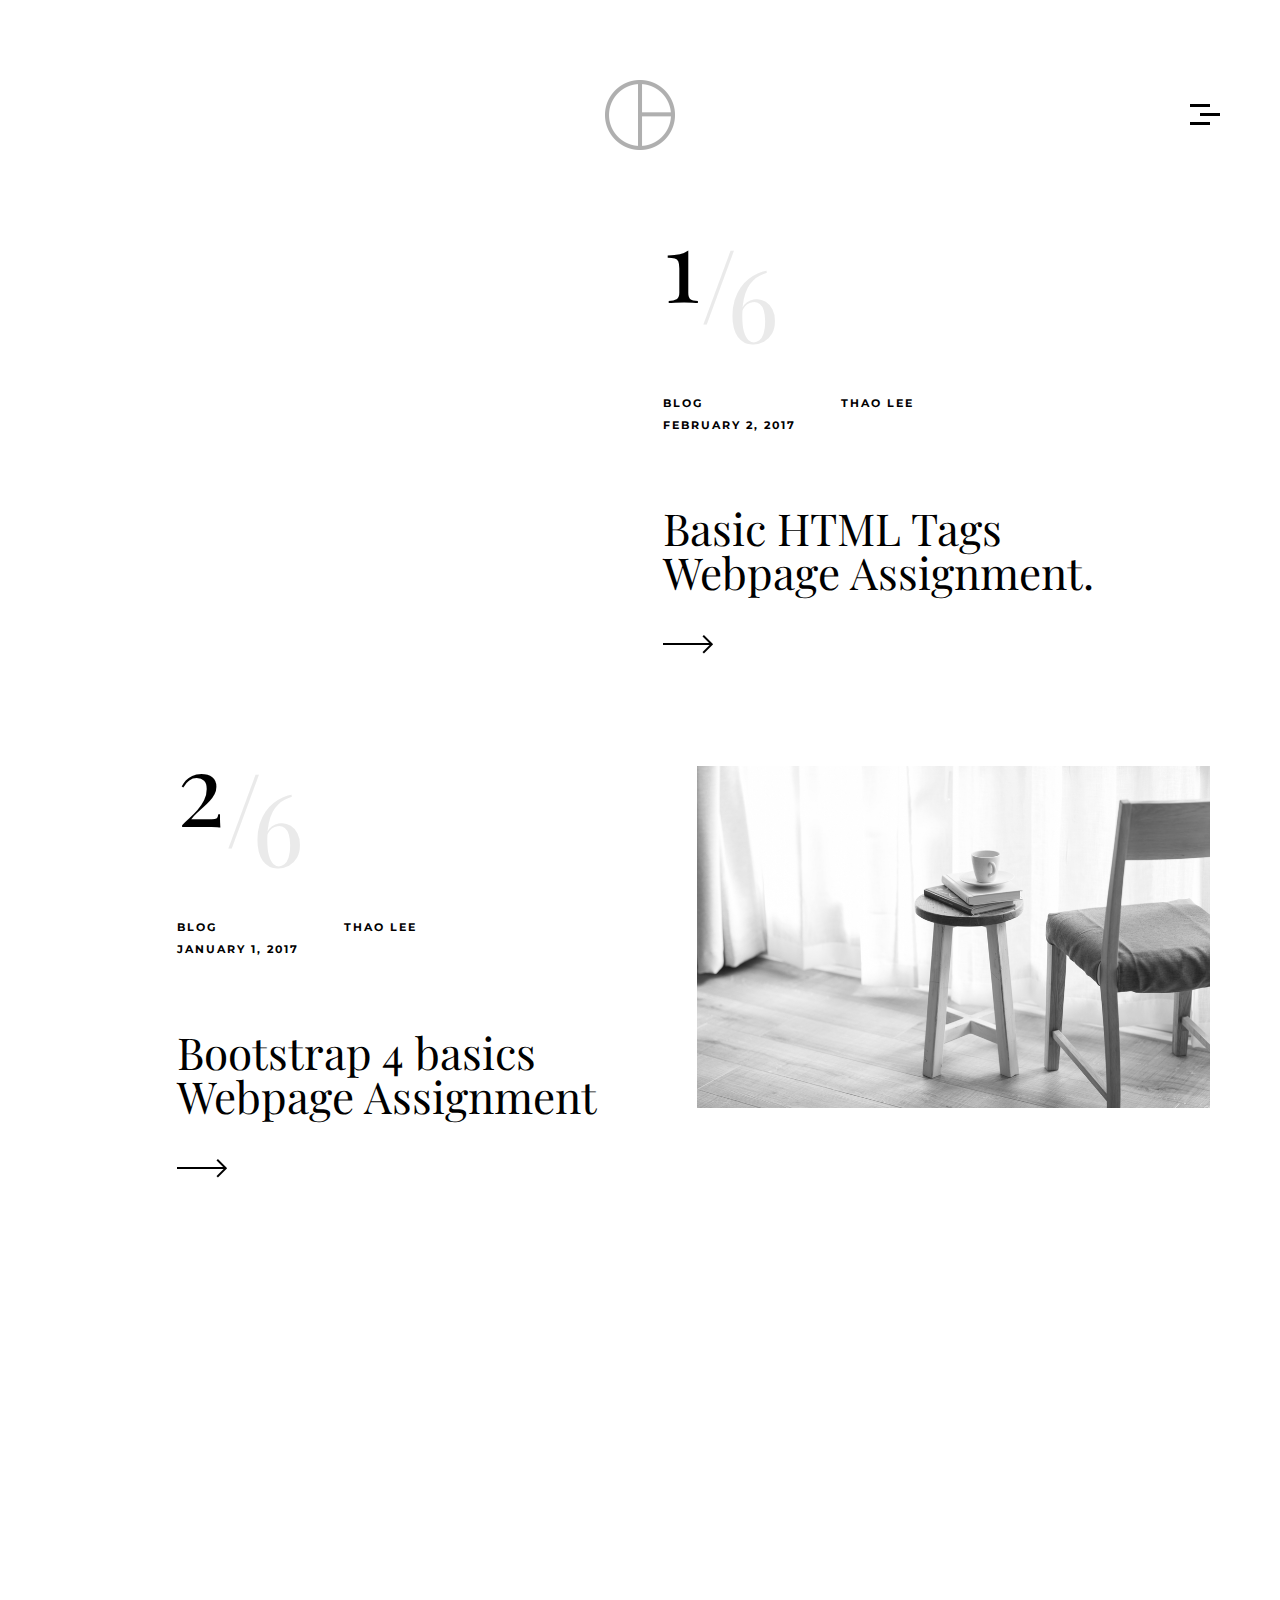
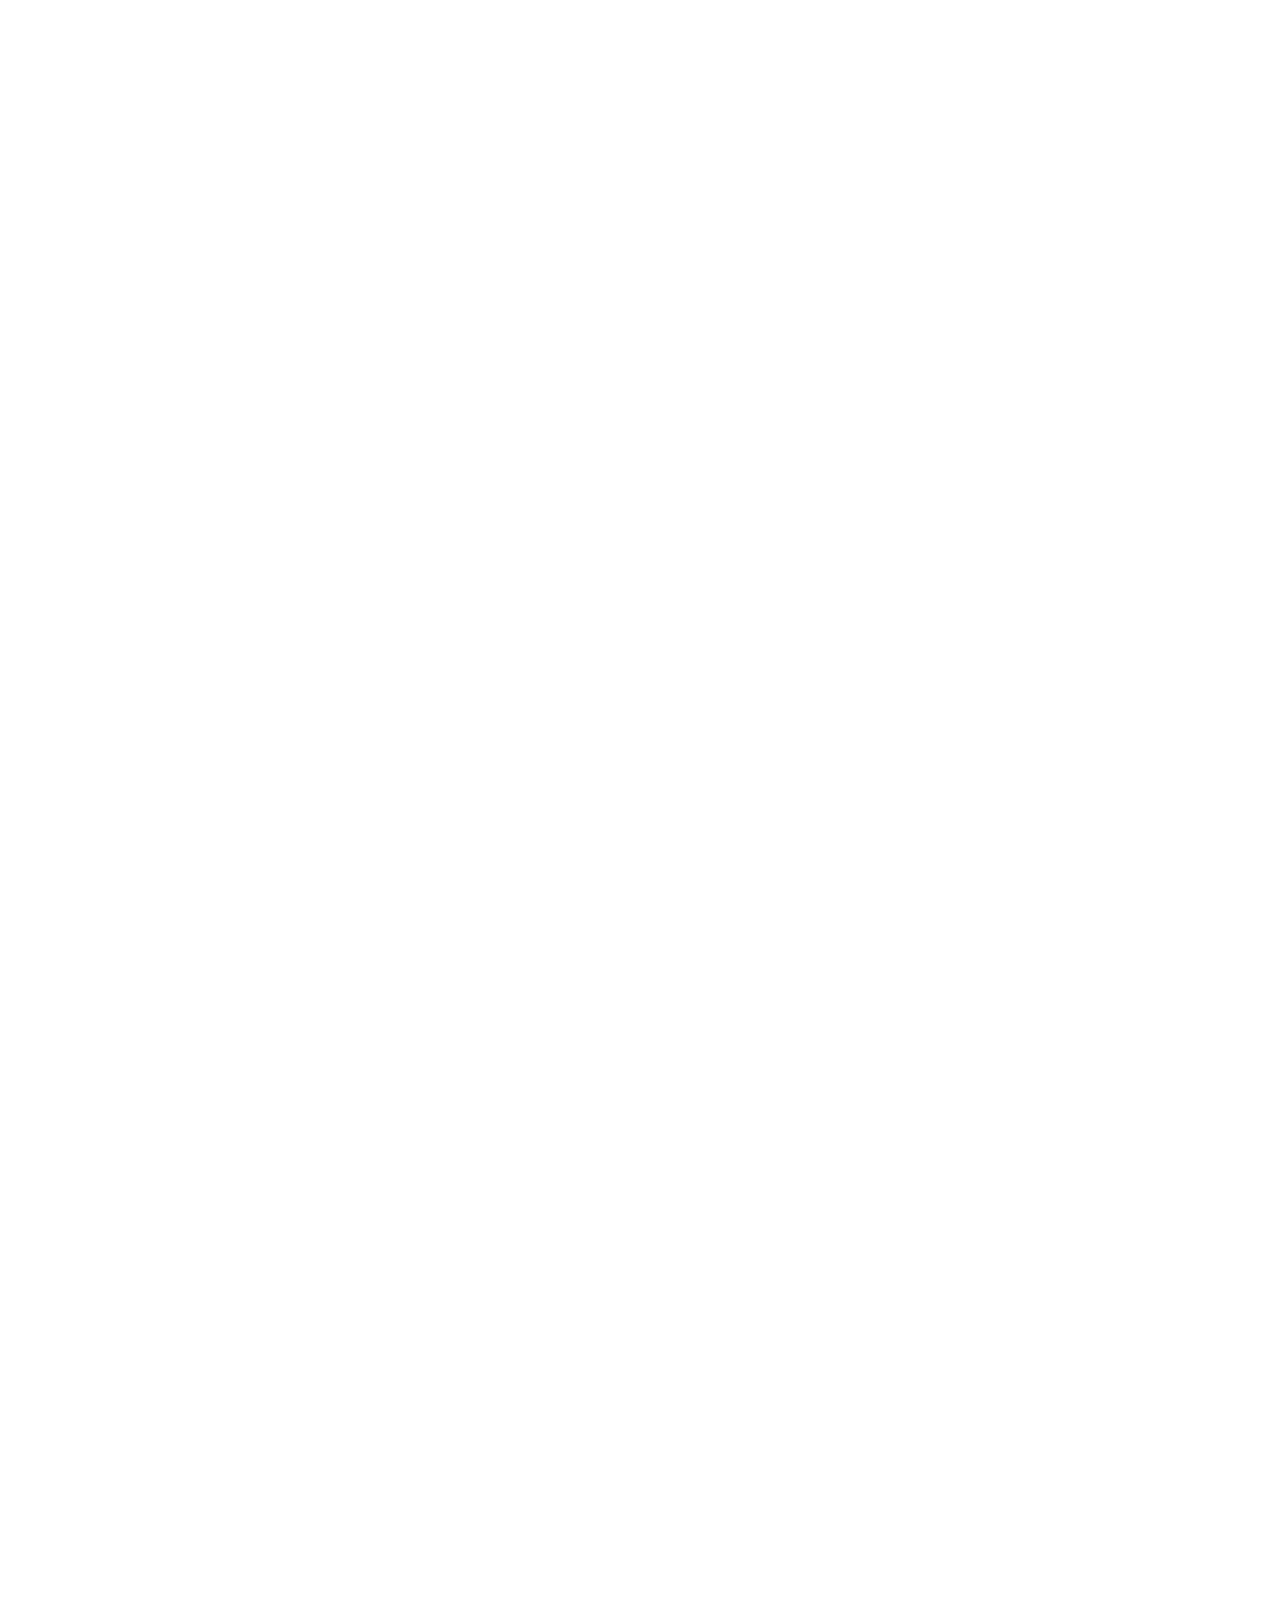
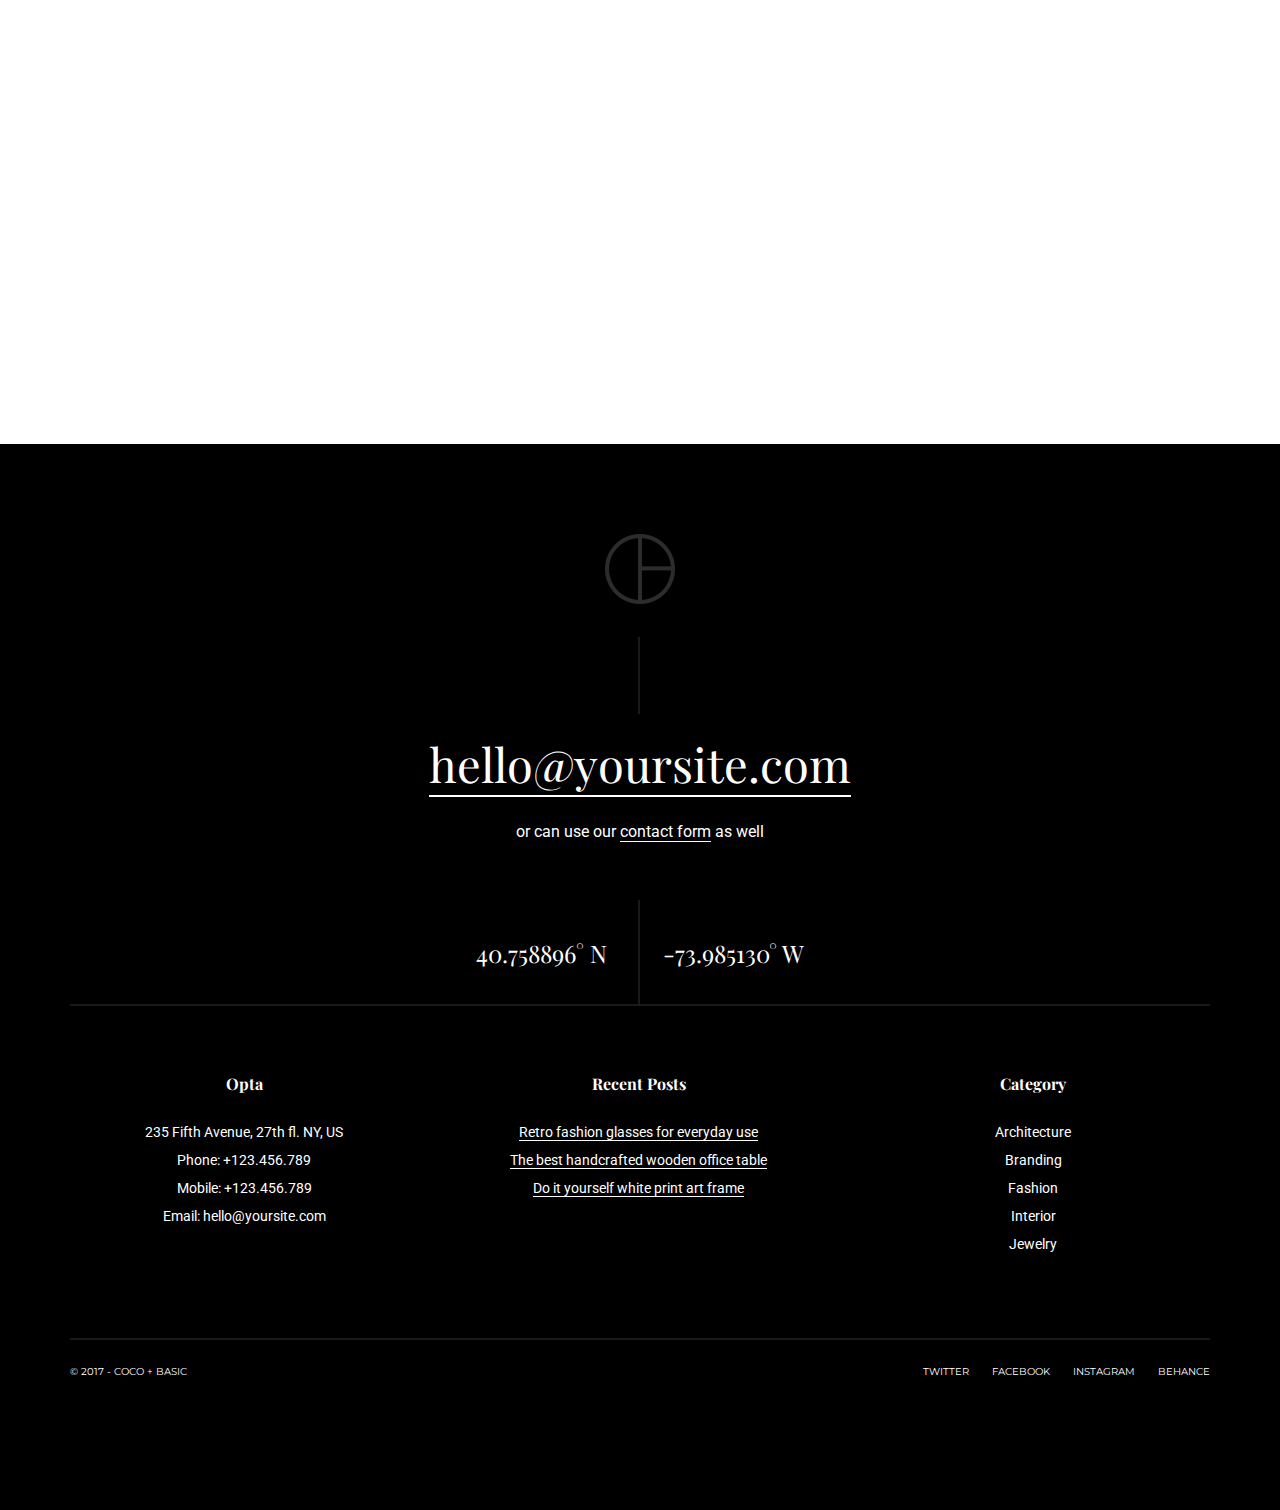
==== commit 9b9dd1e0: "e" ====
--- a/index.html
+++ b/index.html
@@ -82,8 +82,8 @@
     <div class="blog-holder block center-relative content-1140">    
         <article class="animate relative blog-item-holder center-relative has-post-thumbnail">
             <div class="post-thumbnail">
-                <a href="single.html">
-                    <img src="images/blog_img_01.jpg" alt="" />
+                <a href="1.html">
+                    <img src="images/Images2.jpg" alt="" />
                 </a>
             </div>
             <div class="entry-holder">
@@ -113,7 +113,88 @@
                     </div>
                 </div>
                 <h2 class="entry-title">
-                    <a href="single.html">Basic HTML Tags Webpage Assignment.</a>
+                    <a href="1.html">Basic HTML Tags Webpage Assignment.</a>
+                </h2> 
+                <p class="read-more-arrow">
+                    <a href="1.html">
+                        <img src="images/blog_arrow@2x.png" alt="Read More">
+                    </a>
+                </p>
+            </div>
+            <div class="clear"></div>
+        </article>   
+
+        <article class="animate relative blog-item-holder center-relative has-post-thumbnail">
+            <div class="post-thumbnail">
+                <a href="2.html">
+                    <img src="images/Images3.jpg" alt="" />
+                </a>
+            </div>
+            <div class="entry-holder">
+                <div class="post-num">
+                    <span class="current-post">2</span>
+                    <span class="separator">/</span>
+                    <span class="total-posts">6</span>
+                </div>                    
+                <div class="entry-info">
+                    <div class="entry-info-left">
+                        <div class="cat-links">
+                            <ul>
+                                <li>
+                                    <a href="#">Blog</a>
+                                </li>
+                            </ul>
+                        </div>                    
+                        <div class="entry-date published">January 1, 2017</div>       
+                    </div>
+                    <div class="entry-info-right">
+                        <div class="author-nickname">
+                            <a href="#" title="Posts by Peter Wall">Thao Lee</a>  
+                        </div>   
+                    </div>
+                </div>
+                <h2 class="entry-title">
+                    <a href="2.html">Bootstrap 4 basics Webpage Assignment</a>
+                </h2> 
+                <p class="read-more-arrow">
+                    <a href="2.html">
+                        <img src="images/blog_arrow@2x.png" alt="Read More"></a>
+                </p>
+            </div>
+            <div class="clear"></div>
+        </article>   
+
+        <article class="animate relative blog-item-holder center-relative has-post-thumbnail">
+            <div class="post-thumbnail">
+                <a href="single.html">
+                    <img src="images/Images4.jpg" alt="" />
+                </a>
+            </div>
+            <div class="entry-holder">
+                <div class="post-num">
+                    <span class="current-post">3</span>
+                    <span class="separator">/</span>
+                    <span class="total-posts">6</span>
+                </div>                    
+                <div class="entry-info">
+                    <div class="entry-info-left">
+                        <div class="cat-links">
+                            <ul>
+                                <li>
+                                    <a href="#">Blog</a>
+                                </li>                            
+                            </ul>
+                        </div>                    
+                        <div class="entry-date published">January 1, 2017</div>       
+                    </div>
+                    <div class="entry-info-right">
+                        <div class="author-nickname">
+                            <a href="#" title="Posts by Peter Wall">Thao Lee</a> 
+                        </div>   
+                    </div>
+                </div>
+                <h2 class="entry-title">
+                    <a href="single.html">Detailing & Styling Webpage Assignment</a>
                 </h2> 
                 <p class="read-more-arrow">
                     <a href="single.html">
@@ -123,91 +204,10 @@
             </div>
             <div class="clear"></div>
         </article>   
-
-        <article class="animate relative blog-item-holder center-relative has-post-thumbnail">
-            <div class="post-thumbnail">
-                <a href="single.html">
-                    <img src="images/blog_img_02.jpg" alt="" />
-                </a>
-            </div>
-            <div class="entry-holder">
-                <div class="post-num">
-                    <span class="current-post">2</span>
-                    <span class="separator">/</span>
-                    <span class="total-posts">6</span>
-                </div>                    
-                <div class="entry-info">
-                    <div class="entry-info-left">
-                        <div class="cat-links">
-                            <ul>
-                                <li>
-                                    <a href="#">Blog</a>
-                                </li>
-                            </ul>
-                        </div>                    
-                        <div class="entry-date published">January 1, 2017</div>       
-                    </div>
-                    <div class="entry-info-right">
-                        <div class="author-nickname">
-                            <a href="#" title="Posts by Peter Wall">Thao Lee</a>  
-                        </div>   
-                    </div>
-                </div>
-                <h2 class="entry-title">
-                    <a href="single.html">Bootstrap 4 basics Webpage Assignment</a>
-                </h2> 
-                <p class="read-more-arrow">
-                    <a href="single.html">
-                        <img src="images/blog_arrow@2x.png" alt="Read More"></a>
-                </p>
-            </div>
-            <div class="clear"></div>
-        </article>   
-
-        <article class="animate relative blog-item-holder center-relative has-post-thumbnail">
-            <div class="post-thumbnail">
-                <a href="single.html">
-                    <img src="images/blog_img_03.jpg" alt="" />
-                </a>
-            </div>
-            <div class="entry-holder">
-                <div class="post-num">
-                    <span class="current-post">3</span>
-                    <span class="separator">/</span>
-                    <span class="total-posts">6</span>
-                </div>                    
-                <div class="entry-info">
-                    <div class="entry-info-left">
-                        <div class="cat-links">
-                            <ul>
-                                <li>
-                                    <a href="#">Blog</a>
-                                </li>                            
-                            </ul>
-                        </div>                    
-                        <div class="entry-date published">January 1, 2017</div>       
-                    </div>
-                    <div class="entry-info-right">
-                        <div class="author-nickname">
-                            <a href="#" title="Posts by Peter Wall">Thao Lee</a> 
-                        </div>   
-                    </div>
-                </div>
-                <h2 class="entry-title">
-                    <a href="single.html">Detailing & Styling Webpage Assignment</a>
-                </h2> 
-                <p class="read-more-arrow">
-                    <a href="single.html">
-                        <img src="images/blog_arrow@2x.png" alt="Read More">
-                    </a>
-                </p>
-            </div>
-            <div class="clear"></div>
-        </article>   
-        <article class="animate relative blog-item-holder center-relative has-post-thumbnail">
-            <div class="post-thumbnail">
-                <a href="single.html">
-                    <img src="images/blog_img_01.jpg" alt="" />
+        <article class="animate relative blog-item-holder center-relative has-post-thumbnail">
+            <div class="post-thumbnail">
+                <a href="https://thaoleeeeee.github.io/?fbclid=IwAR0SziIKGTG9YP9cBQFU5DIr2cvT3nu7xZ6Dz5RfIPIWq7AMs80xaXQNyy8">
+                    <img src="images/background1.jpg" alt="" />
                 </a>
             </div>
             <div class="entry-holder">
@@ -237,10 +237,10 @@
                     </div>
                 </div>
                 <h2 class="entry-title">
-                    <a href="single.html">Spa</a>
-                </h2> 
-                <p class="read-more-arrow">
-                    <a href="single.html">
+                    <a href="https://thaoleeeeee.github.io/?fbclid=IwAR0SziIKGTG9YP9cBQFU5DIr2cvT3nu7xZ6Dz5RfIPIWq7AMs80xaXQNyy8">Spa</a>
+                </h2> 
+                <p class="read-more-arrow">
+                    <a href="https://thaoleeeeee.github.io/?fbclid=IwAR0SziIKGTG9YP9cBQFU5DIr2cvT3nu7xZ6Dz5RfIPIWq7AMs80xaXQNyy8">
                         <img src="images/blog_arrow@2x.png" alt="Read More">
                     </a>
                 </p>
@@ -250,8 +250,8 @@
 
         <article class="animate relative blog-item-holder center-relative has-post-thumbnail">
             <div class="post-thumbnail">
-                <a href="single.html">
-                    <img src="images/blog_img_02.jpg" alt="" />
+                <a href="https://thaoleeeeee.github.io/Service.html">
+                    <img src="images/background4.jpg" alt="" />
                 </a>
             </div>
             <div class="entry-holder">
@@ -278,10 +278,10 @@
                     </div>
                 </div>
                 <h2 class="entry-title">
-                    <a href="single.html">Spa</a>
-                </h2> 
-                <p class="read-more-arrow">
-                    <a href="single.html">
+                    <a href="https://thaoleeeeee.github.io/Service.html">Spa</a>
+                </h2> 
+                <p class="read-more-arrow">
+                    <a href="https://thaoleeeeee.github.io/Service.html">
                         <img src="images/blog_arrow@2x.png" alt="Read More"></a>
                 </p>
             </div>
@@ -290,8 +290,8 @@
 
         <article class="animate relative blog-item-holder center-relative has-post-thumbnail">
             <div class="post-thumbnail">
-                <a href="single.html">
-                    <img src="images/blog_img_03.jpg" alt="" />
+                <a href="https://thaoleeeeee.github.io/?fbclid=IwAR0SziIKGTG9YP9cBQFU5DIr2cvT3nu7xZ6Dz5RfIPIWq7AMs80xaXQNyy8">
+                    <img src="images/background2.jpg" alt="" />
                 </a>
             </div>
             <div class="entry-holder">
@@ -305,7 +305,7 @@
                         <div class="cat-links">
                             <ul>
                                 <li>
-                                    <a href="#">Blog</a>
+                                    <a href="#">Spa Live Website</a>
                                 </li>                            
                             </ul>
                         </div>                    
@@ -318,10 +318,10 @@
                     </div>
                 </div>
                 <h2 class="entry-title">
-                    <a href="single.html">Spa Live Website</a>
-                </h2> 
-                <p class="read-more-arrow">
-                    <a href="single.html">
+                    <a href="https://thaoleeeeee.github.io/?fbclid=IwAR0SziIKGTG9YP9cBQFU5DIr2cvT3nu7xZ6Dz5RfIPIWq7AMs80xaXQNyy8">Spa Live Website</a>
+                </h2> 
+                <p class="read-more-arrow">
+                    <a href="https://thaoleeeeee.github.io/?fbclid=IwAR0SziIKGTG9YP9cBQFU5DIr2cvT3nu7xZ6Dz5RfIPIWq7AMs80xaXQNyy8">
                         <img src="images/blog_arrow@2x.png" alt="Read More">
                     </a>
                 </p>
@@ -418,4 +418,4 @@
     <script type='text/javascript' src='js/slick.min.js'></script>               
     <script type='text/javascript' src='js/jquery.easing.1.3.js'></script>                
     <script type='text/javascript' src='js/main.js'></script>
-</html>+</html>
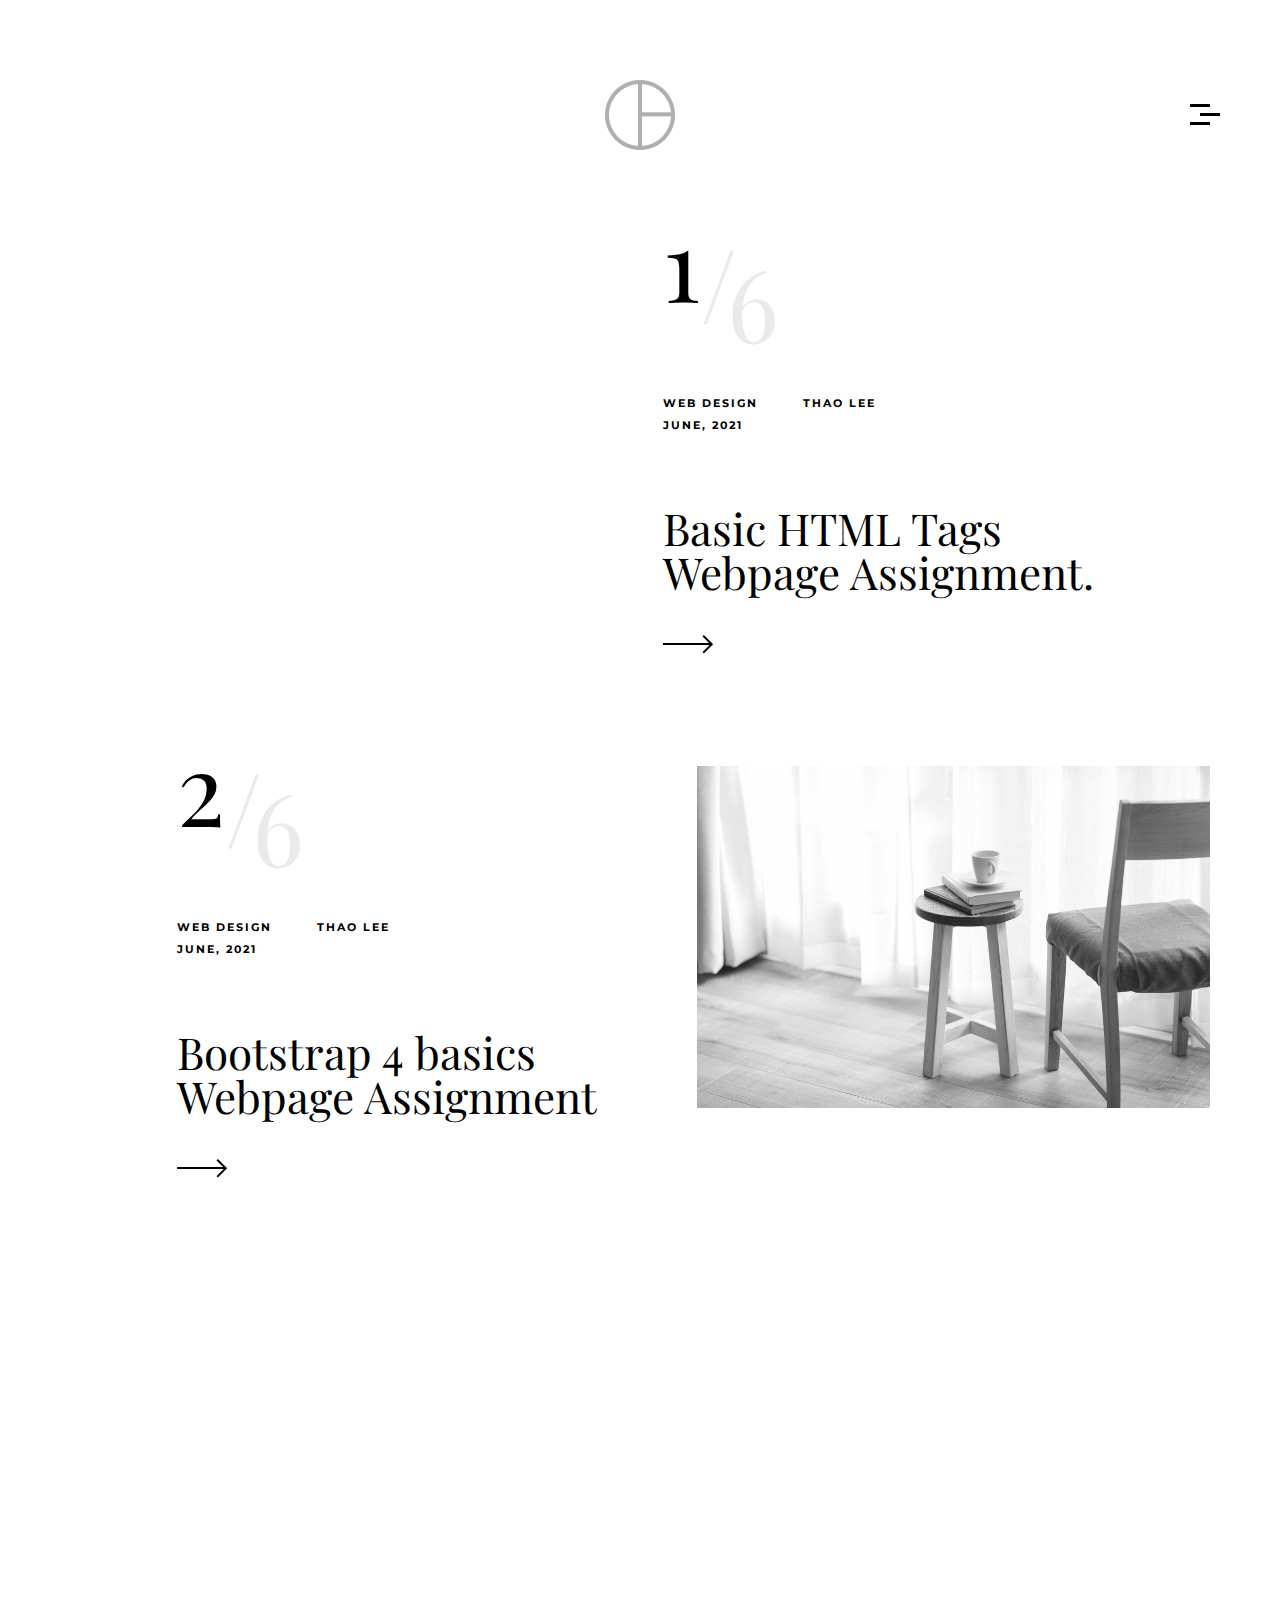
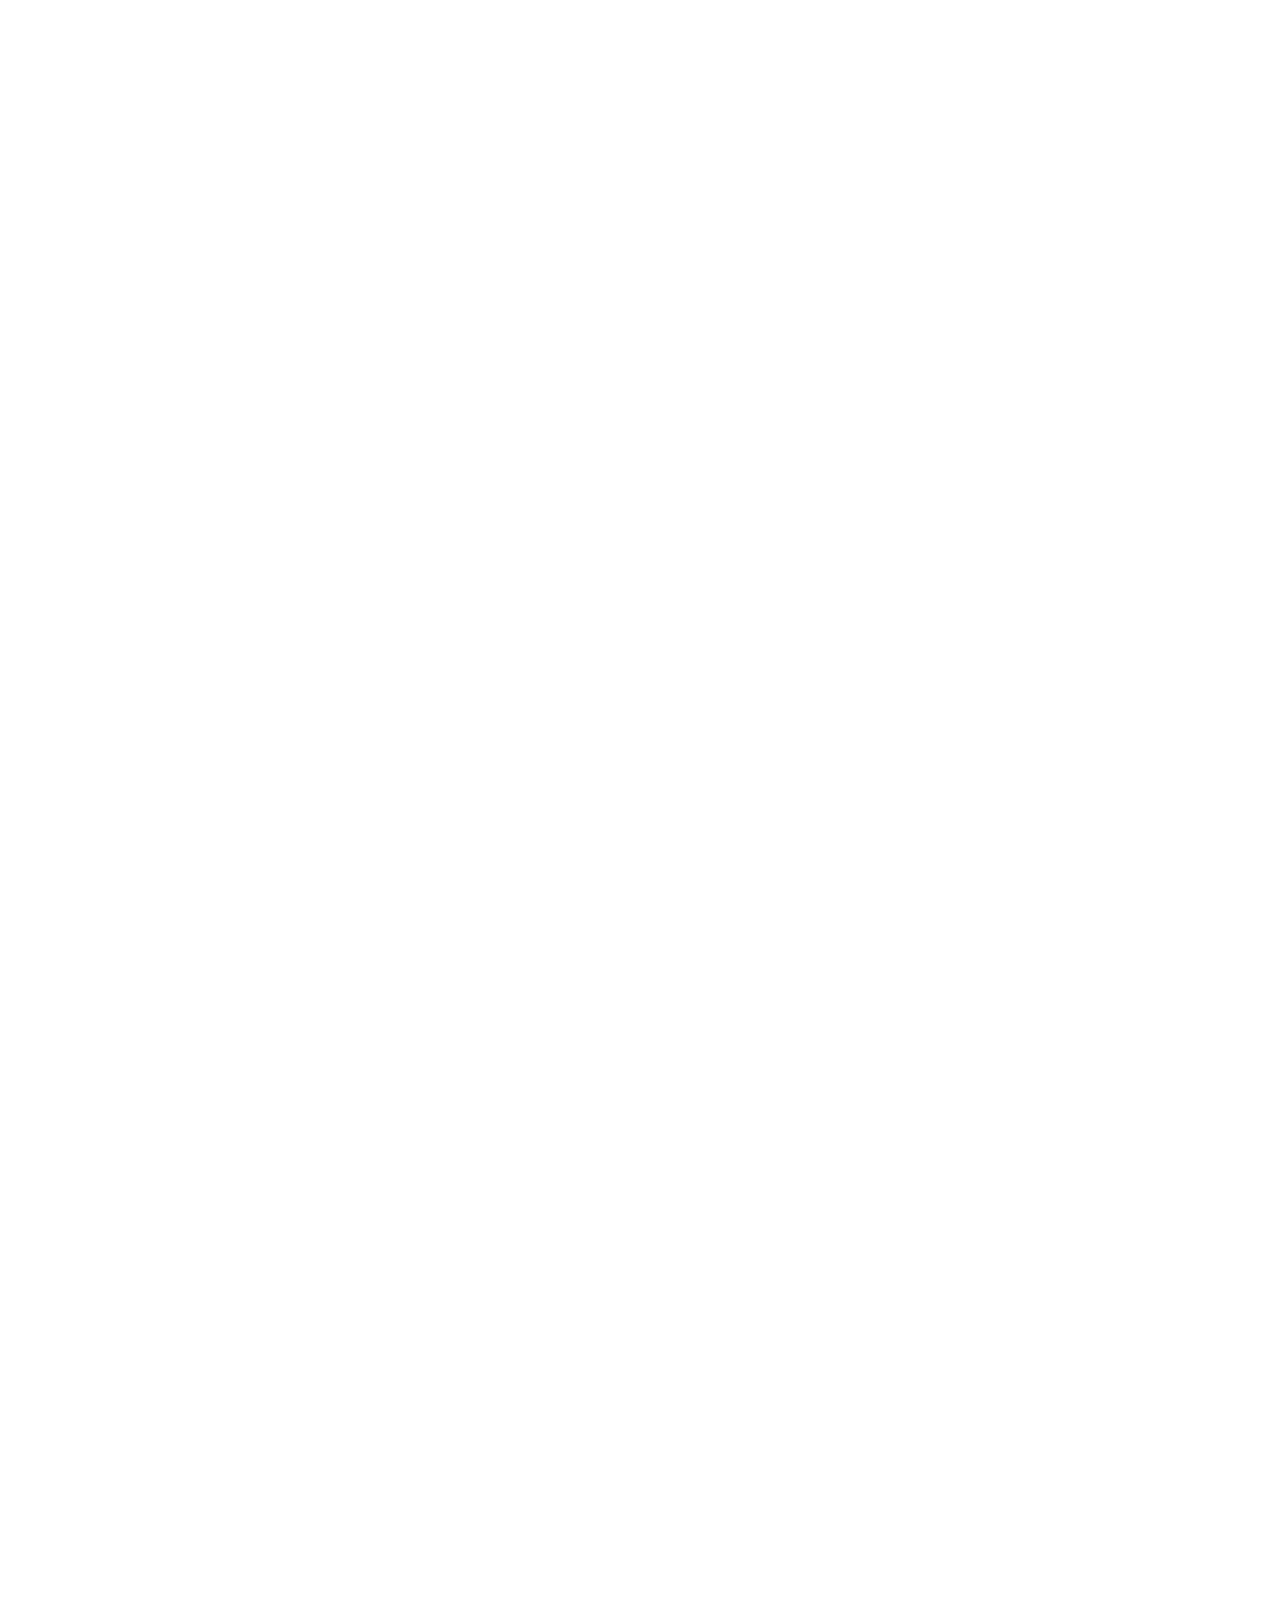
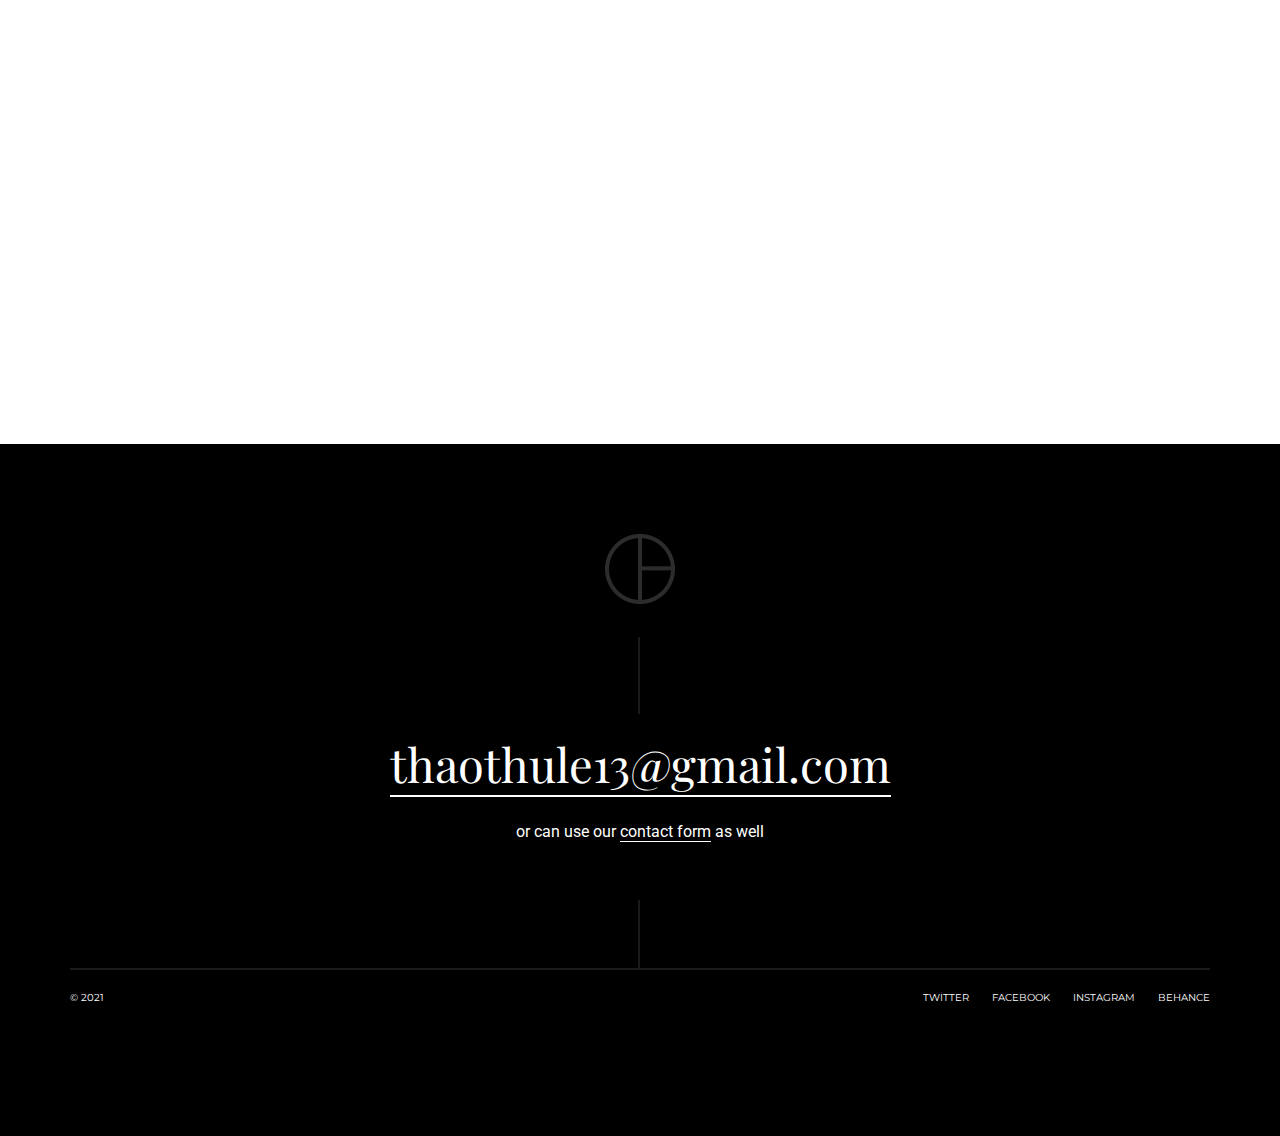
==== commit 0acf7679: "e" ====
--- a/index.html
+++ b/index.html
@@ -38,25 +38,8 @@
                     <ul class="main-menu sm sm-clean">
                         <li><a href="index.html">Home</a></li>
                         <li><a href="about.html">About</a></li>
-                        <li><a href="blog.html" class="current">Blog</a></li>
-                        <li><a href="gallery.html">Gallery</a></li>
-                        <li><a href="contact.html">Contact</a></li>
                     </ul>
-                    <form role="search" class="search-form">
-                        <label>		
-                            <input autocomplete="off" type="search" class="search-field" placeholder="Search" value="" name="s" title="Search for:"> 
-                        </label>    
-                    </form>
                 </nav>
-                <div class="menu-portfolio-category">
-                    <p class="portfolio-category">
-                        <a href="#">Architecture</a>
-                        <a href="#">Branding</a>
-                        <a href="#">Fashion</a>
-                        <a href="#">Interior</a>
-                        <a href="#">Jewelry</a>
-                    </p>
-                </div>
             </div>
             <div class="clear"></div>
         </div>
@@ -97,11 +80,11 @@
                         <div class="cat-links">
                             <ul>
                                 <li>
-                                    <a href="#">Blog</a>
+                                    <a href="#">Web Design</a>
                                 </li>                            
                             </ul>
                         </div>                    
-                        <div class="entry-date published">February 2, 2017</div>       
+                        <div class="entry-date published">June, 2021</div>       
                     </div>
                     <div class="entry-info-right">
                         <div class="num-comments">
@@ -141,11 +124,11 @@
                         <div class="cat-links">
                             <ul>
                                 <li>
-                                    <a href="#">Blog</a>
+                                    <a href="#">Web Design</a>
                                 </li>
                             </ul>
                         </div>                    
-                        <div class="entry-date published">January 1, 2017</div>       
+                        <div class="entry-date published">June, 2021</div>       
                     </div>
                     <div class="entry-info-right">
                         <div class="author-nickname">
@@ -181,11 +164,11 @@
                         <div class="cat-links">
                             <ul>
                                 <li>
-                                    <a href="#">Blog</a>
+                                    <a href="#">Web Design</a>
                                 </li>                            
                             </ul>
                         </div>                    
-                        <div class="entry-date published">January 1, 2017</div>       
+                        <div class="entry-date published">June, 2021</div>       
                     </div>
                     <div class="entry-info-right">
                         <div class="author-nickname">
@@ -221,15 +204,15 @@
                         <div class="cat-links">
                             <ul>
                                 <li>
-                                    <a href="#">Blog</a>
+                                    <a href="#">Web Design</a>
                                 </li>                            
                             </ul>
                         </div>                    
-                        <div class="entry-date published">February 2, 2017</div>       
+                        <div class="entry-date published">July, 2021</div>       
                     </div>
                     <div class="entry-info-right">
                         <div class="num-comments">
-                            <a href="#">3 Comments</a>
+                      
                         </div>
                         <div class="author-nickname">
                             <a href="#" title="Posts by Peter Wall">Thao Lee</a>                       
@@ -265,11 +248,11 @@
                         <div class="cat-links">
                             <ul>
                                 <li>
-                                    <a href="#">Blog</a>
+                                    <a href="#">Web Design</a>
                                 </li>
                             </ul>
                         </div>                    
-                        <div class="entry-date published">January 1, 2017</div>       
+                        <div class="entry-date published">July, 2021</div>       
                     </div>
                     <div class="entry-info-right">
                         <div class="author-nickname">
@@ -309,7 +292,7 @@
                                 </li>                            
                             </ul>
                         </div>                    
-                        <div class="entry-date published">January 1, 2017</div>       
+                        <div class="entry-date published">July, 2021</div>       
                     </div>
                     <div class="entry-info-right">
                         <div class="author-nickname">
@@ -341,70 +324,24 @@
             </div>
             <div class="footer-text">
                 <p class="footer-first-line">
-                    <a href="mailto:hello@yoursite.com">hello@yoursite.com</a>                
+                    <a href="mailto:thaothule13@gmail.com">thaothule13@gmail.com</a>                
                 </p>
                 <p class="footer-second-line">
                     or can use our <a href="contact.html">contact form</a> as well            
                 </p>
             </div>
             <div class="our-position-holder">
-                <div class="our-position-left">
-                    <p class="position-lat">
-                        <a href="https://goo.gl/Iuqj8E" target="_blank">40.758896° N</a>                    
-                    </p>
-                </div>
-                <div class="our-position-right">
-                    <p class="position-lng">
-                        <a href="https://goo.gl/Iuqj8E" target="_blank">-73.985130° W</a>                       
-                    </p>
-                </div>
-            </div>
-
-            <ul id="footer-sidebar">
-                <li class="widget widget_text">
-                    <h4 class="widgettitle">Opta</h4>
-                    <div class="textwidget">
-                        <p>235 Fifth Avenue, 27th fl. NY, US</p>
-                        <p>Phone: +123.456.789</p>
-                        <p>Mobile: +123.456.789</p>
-                        <p>Email: hello@yoursite.com</p>
-                    </div>
-                </li>		
-                <li class="widget widget_recent_entries">	
-                    <h4 class="widgettitle">Recent Posts</h4>
-                    <ul>
-                        <li>
-                            <a href="single.html">Retro fashion glasses for everyday use</a>
-                        </li>
-                        <li>
-                            <a href="single.html">The best handcrafted wooden office table</a>
-                        </li>
-                        <li>
-                            <a href="single.html">Do it yourself white print art frame</a>
-                        </li>
-                    </ul>
-                </li>		
-                <li class="widget widget_tag_cloud">
-                    <h4 class="widgettitle">Category</h4>
-                    <div class="tagcloud">
-                        <a href="#">Architecture</a>
-                        <a href="#">Branding</a>
-                        <a href="#">Fashion</a>
-                        <a href="#">Interior</a>
-                        <a href="#">Jewelry</a>    
-                    </div>                        
-                </li>
-            </ul>
+            </div>
 
             <ul class="copyright-holder">
                 <li class="copyright-footer">
-                    © 2017 - COCO + BASIC            
+                    © 2021       
                 </li>
                 <li class="social-footer">                
                     <a href="#">TWITTER</a>
-                    <a href="#">FACEBOOK</a>
+                    <a href="https://www.facebook.com/147you">FACEBOOK</a>
                     <a href="#">INSTAGRAM</a>
-                    <a href="#">BEHANCE</a>            
+                    <a href="https://www.behance.net/thlee13">BEHANCE</a>            
                 </li>            
             </ul>
         </div>
